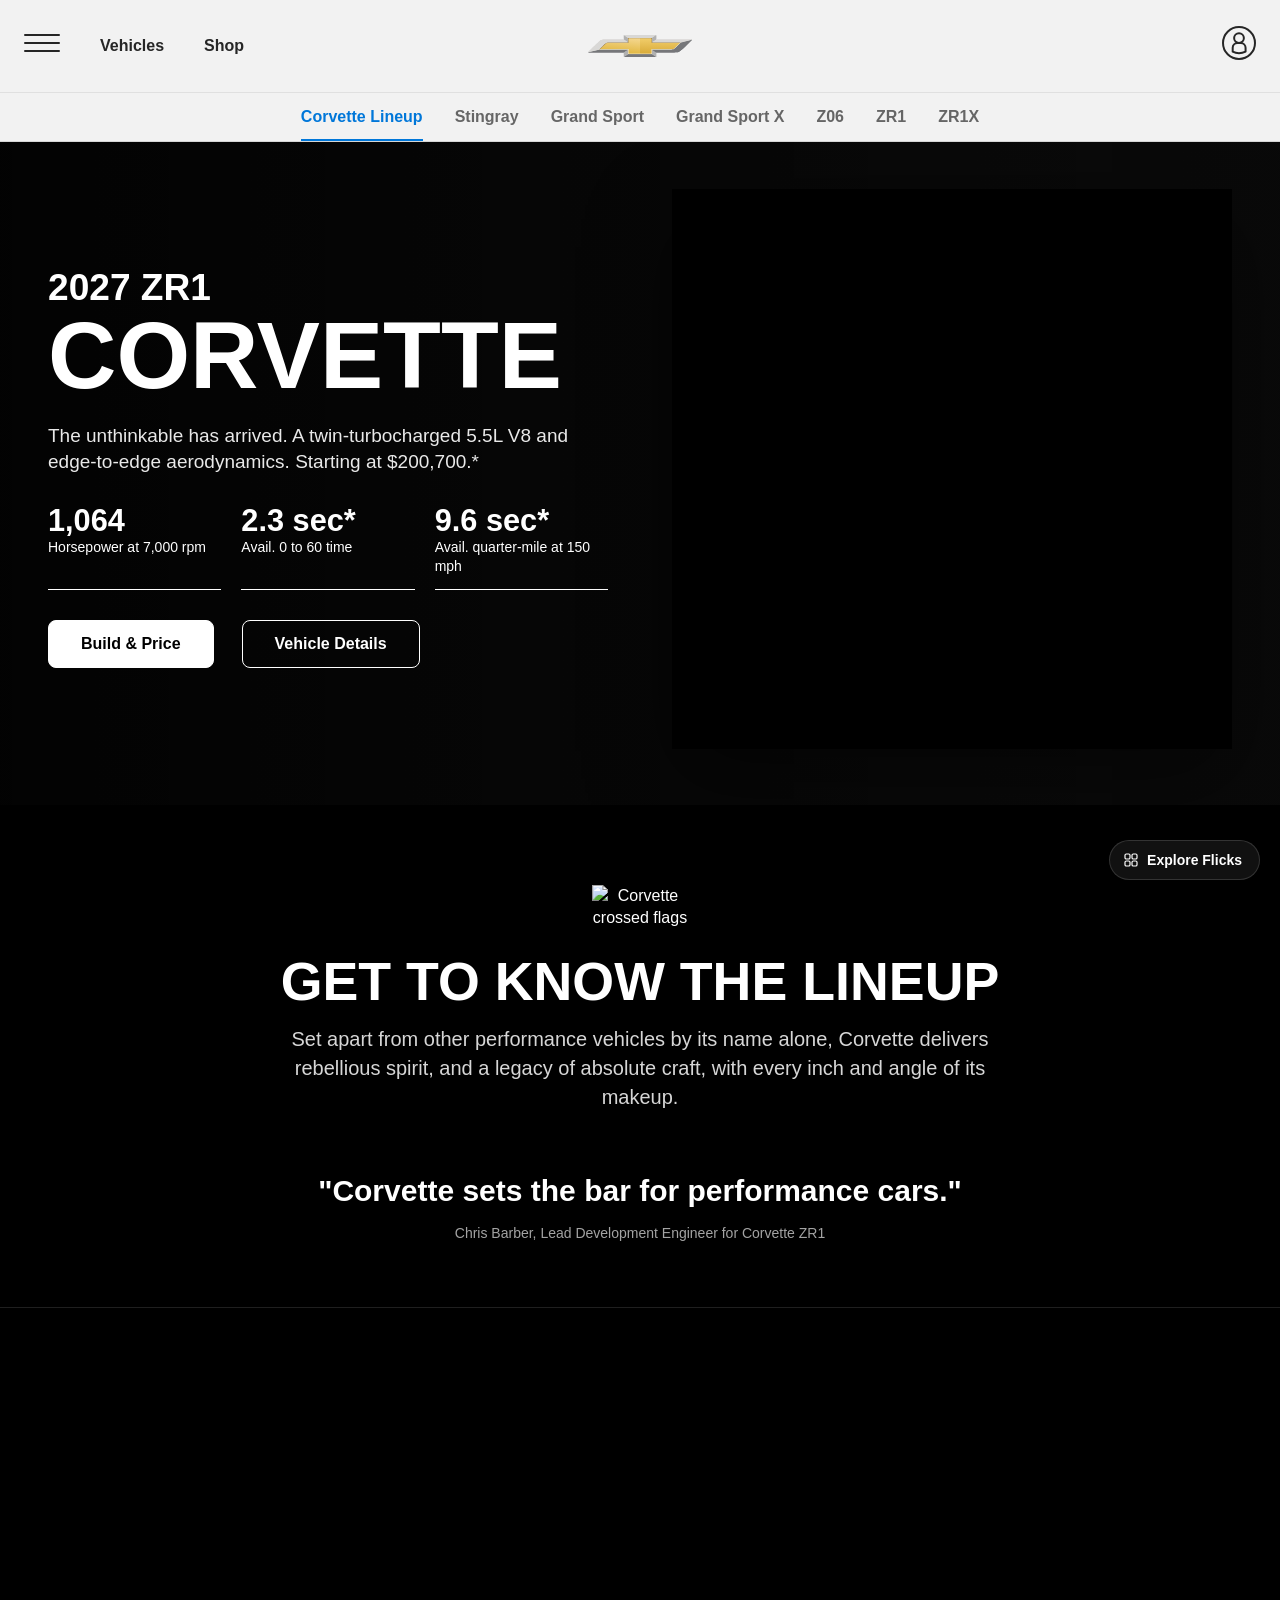
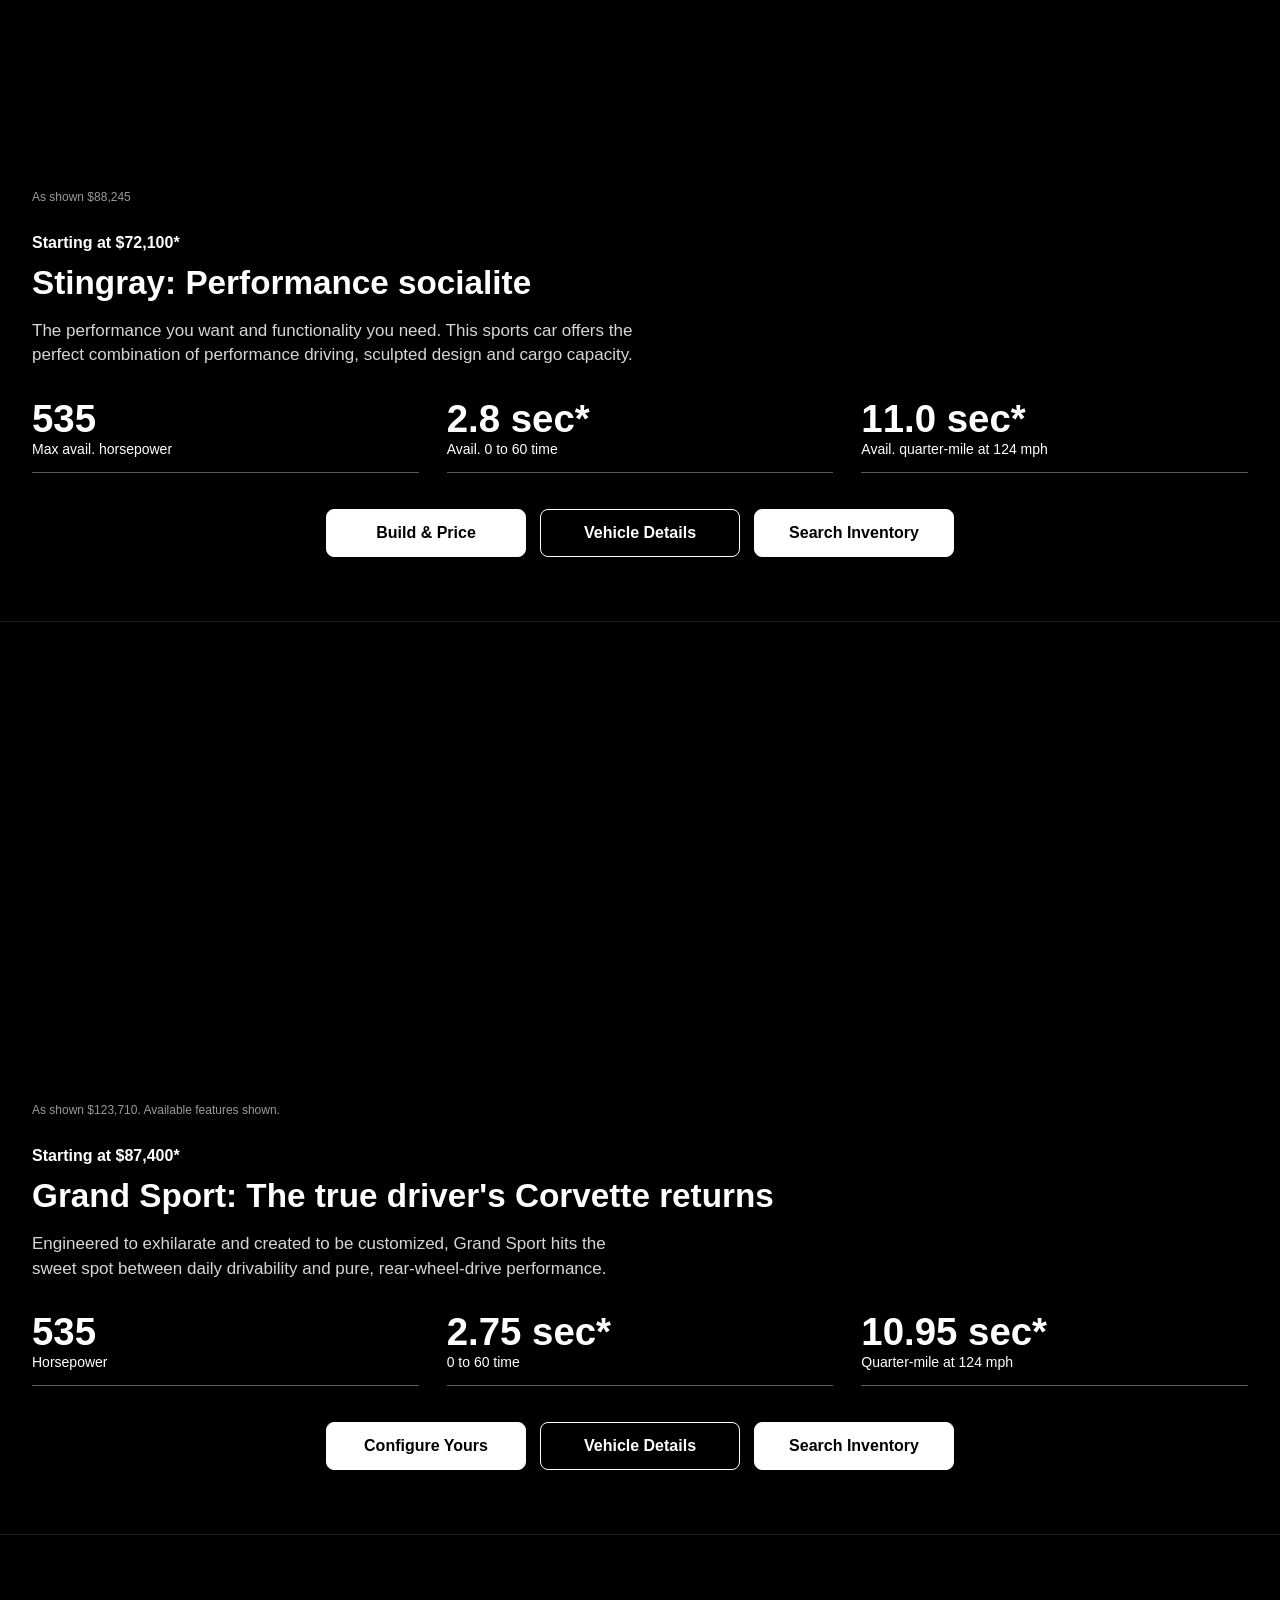
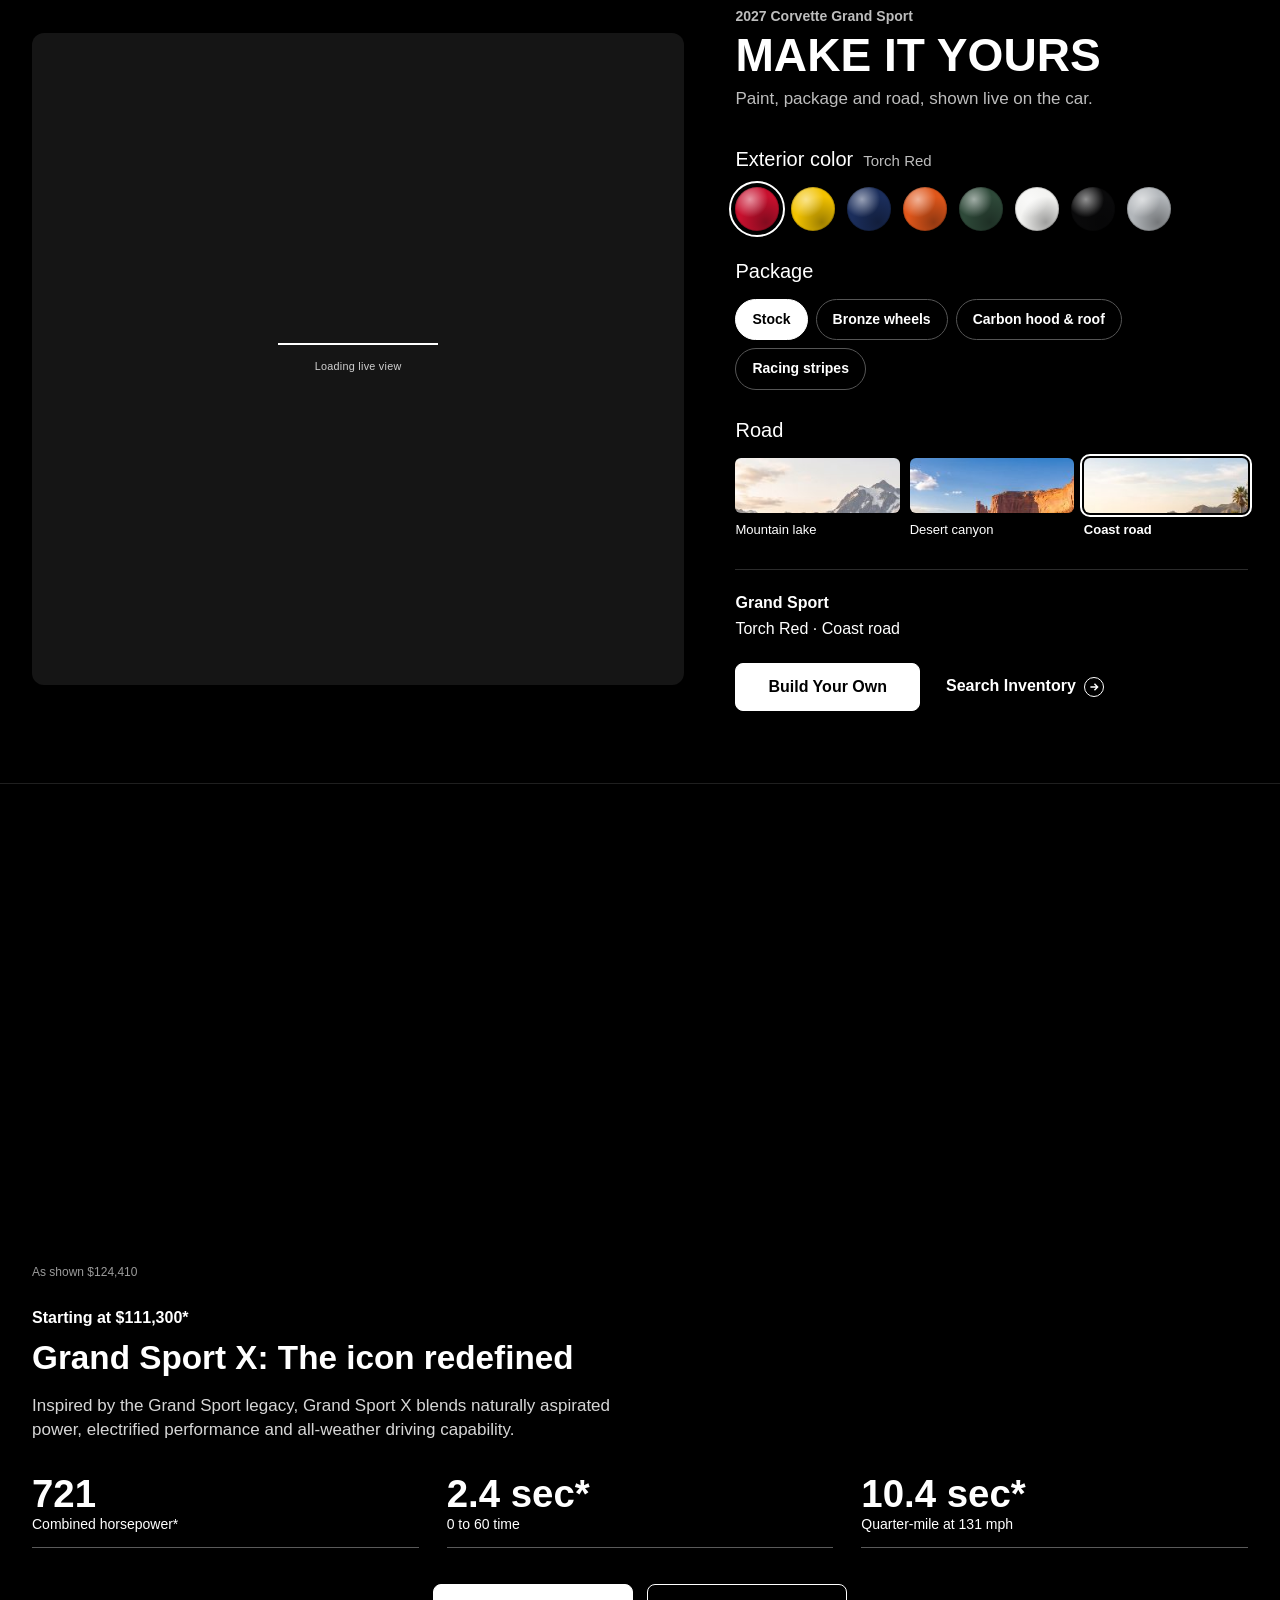
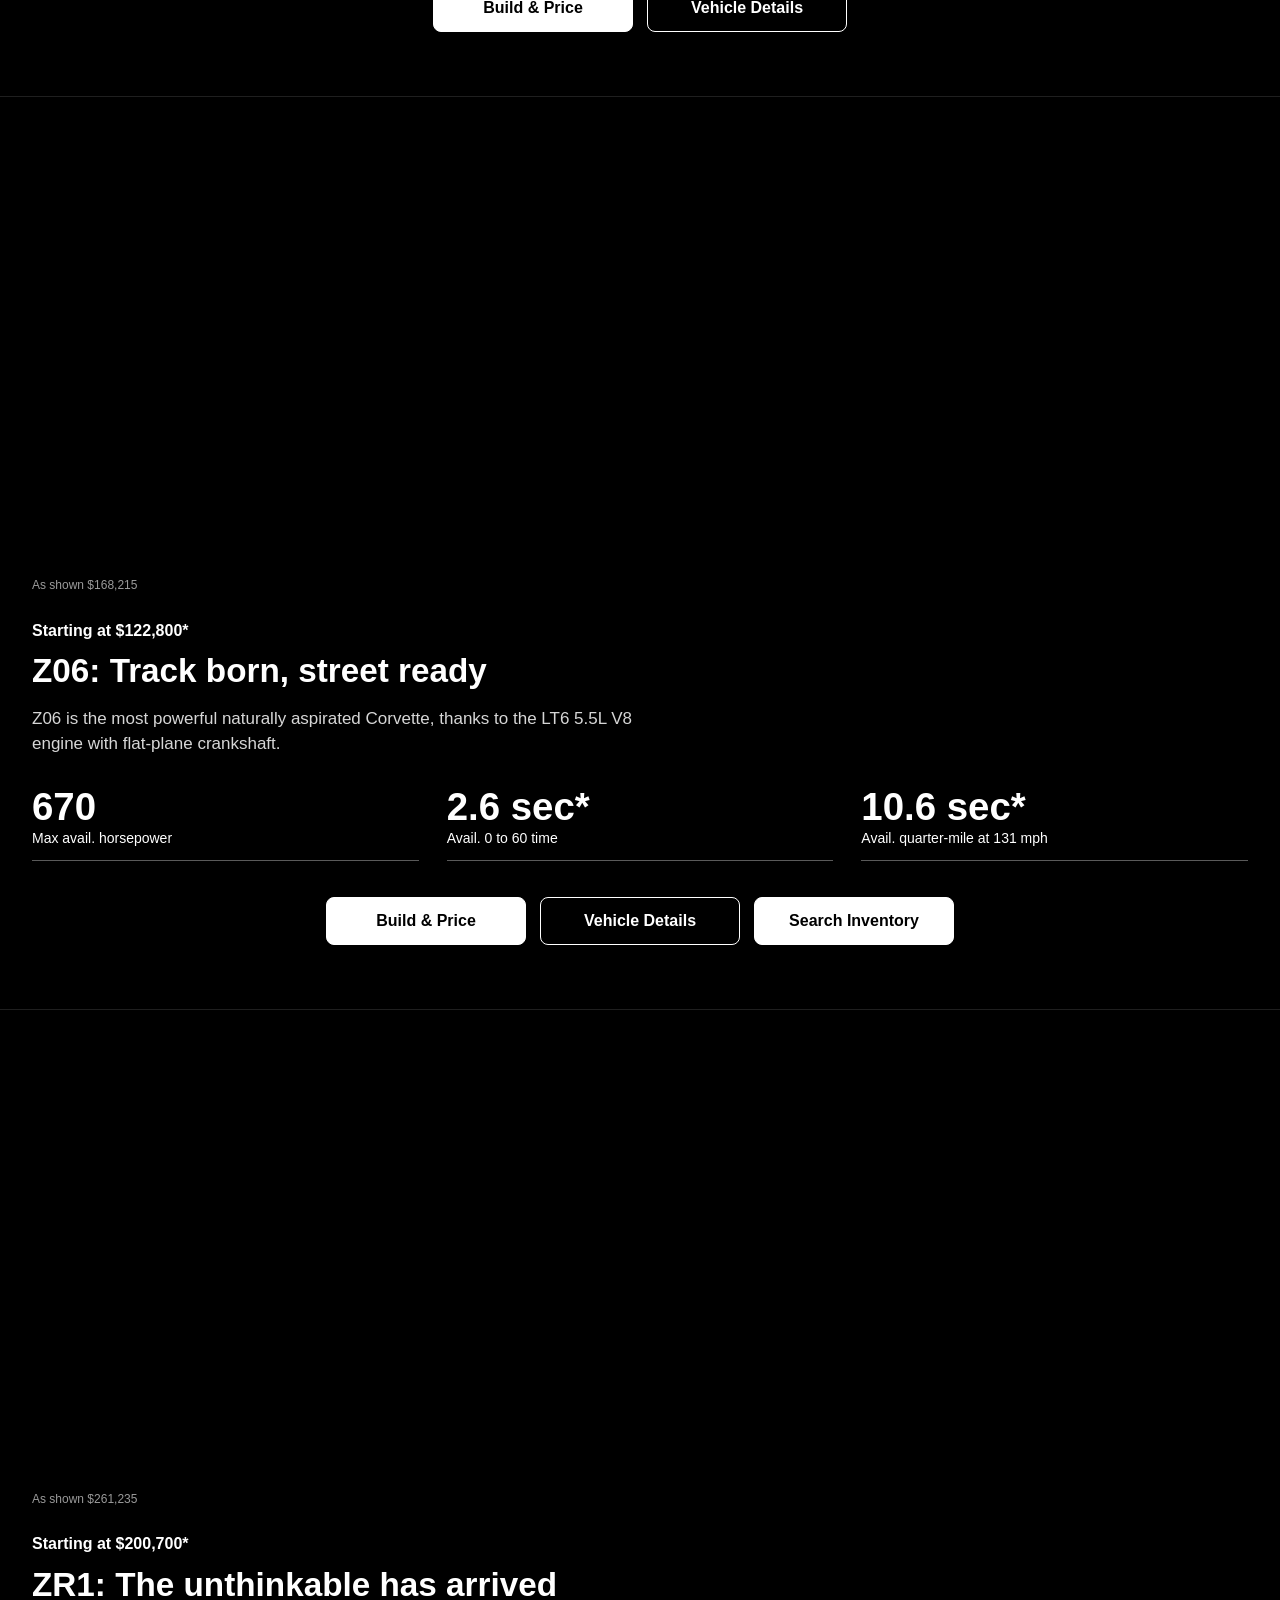
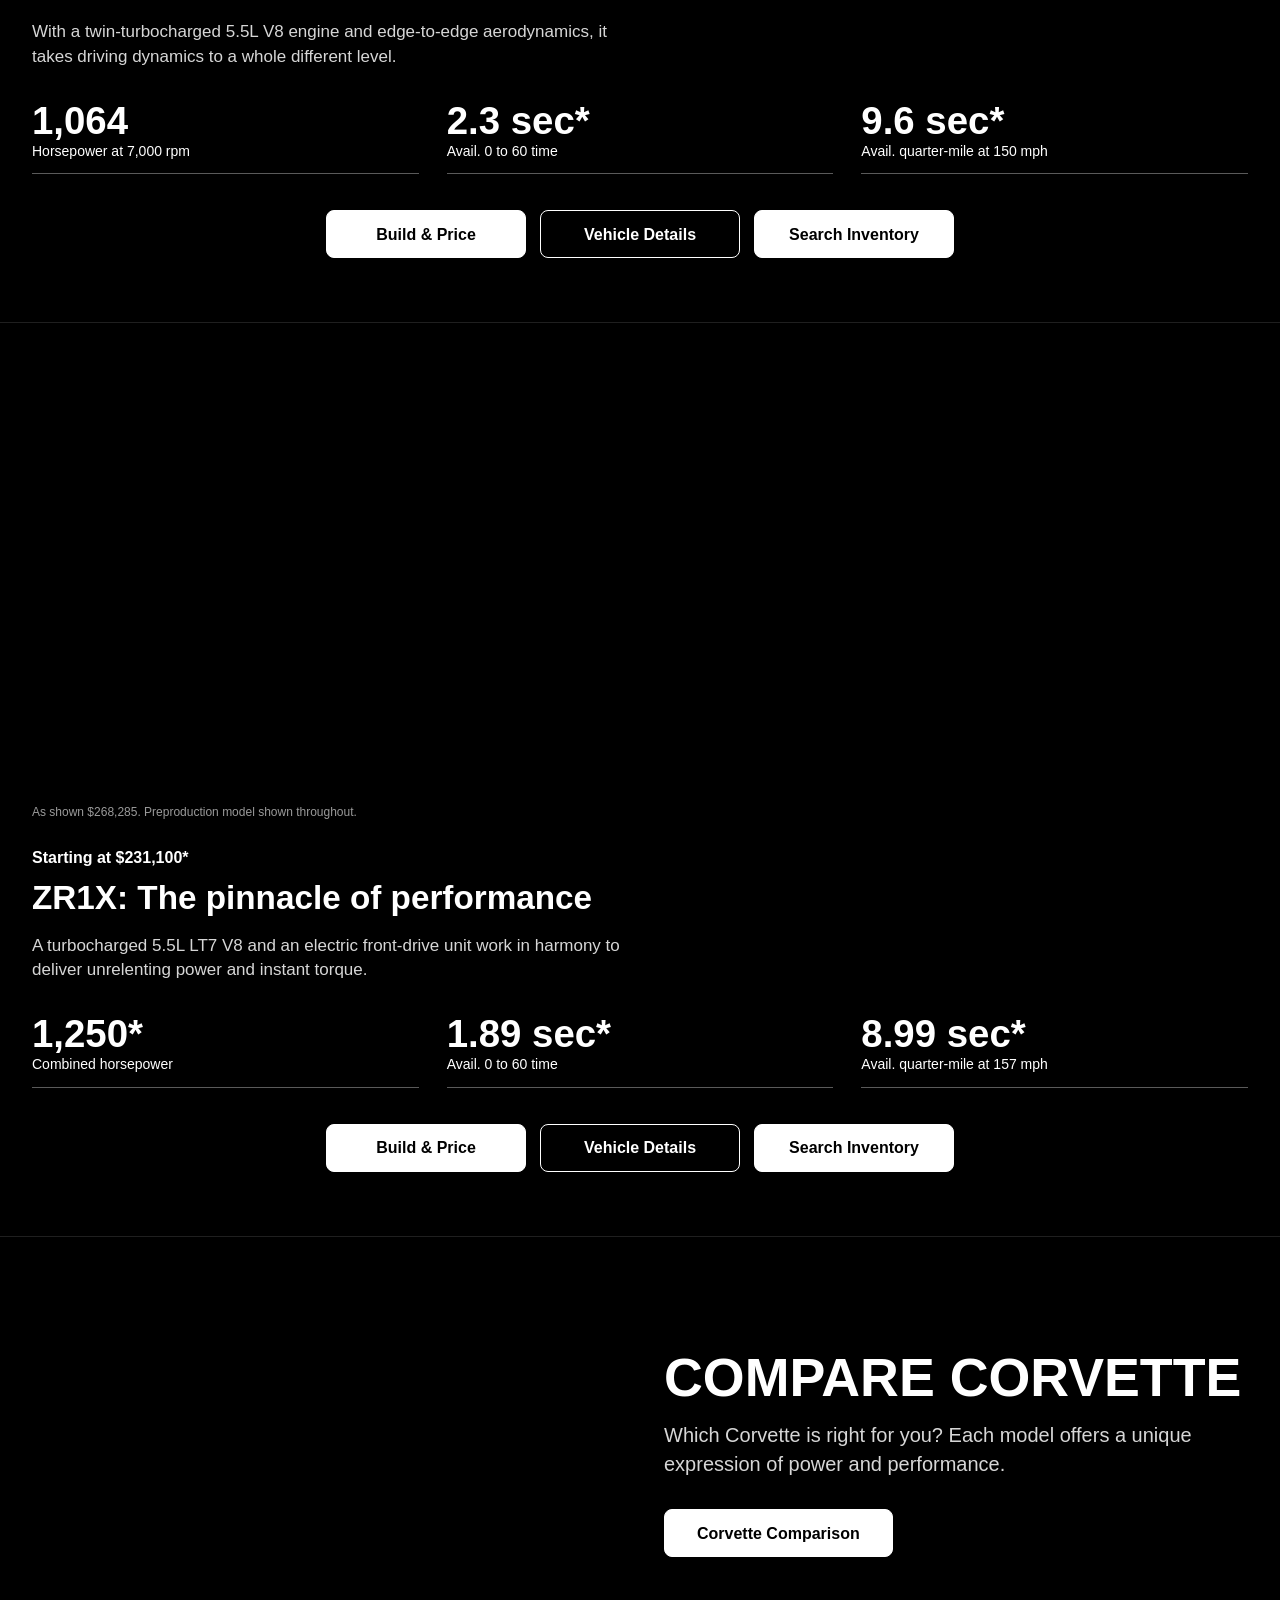
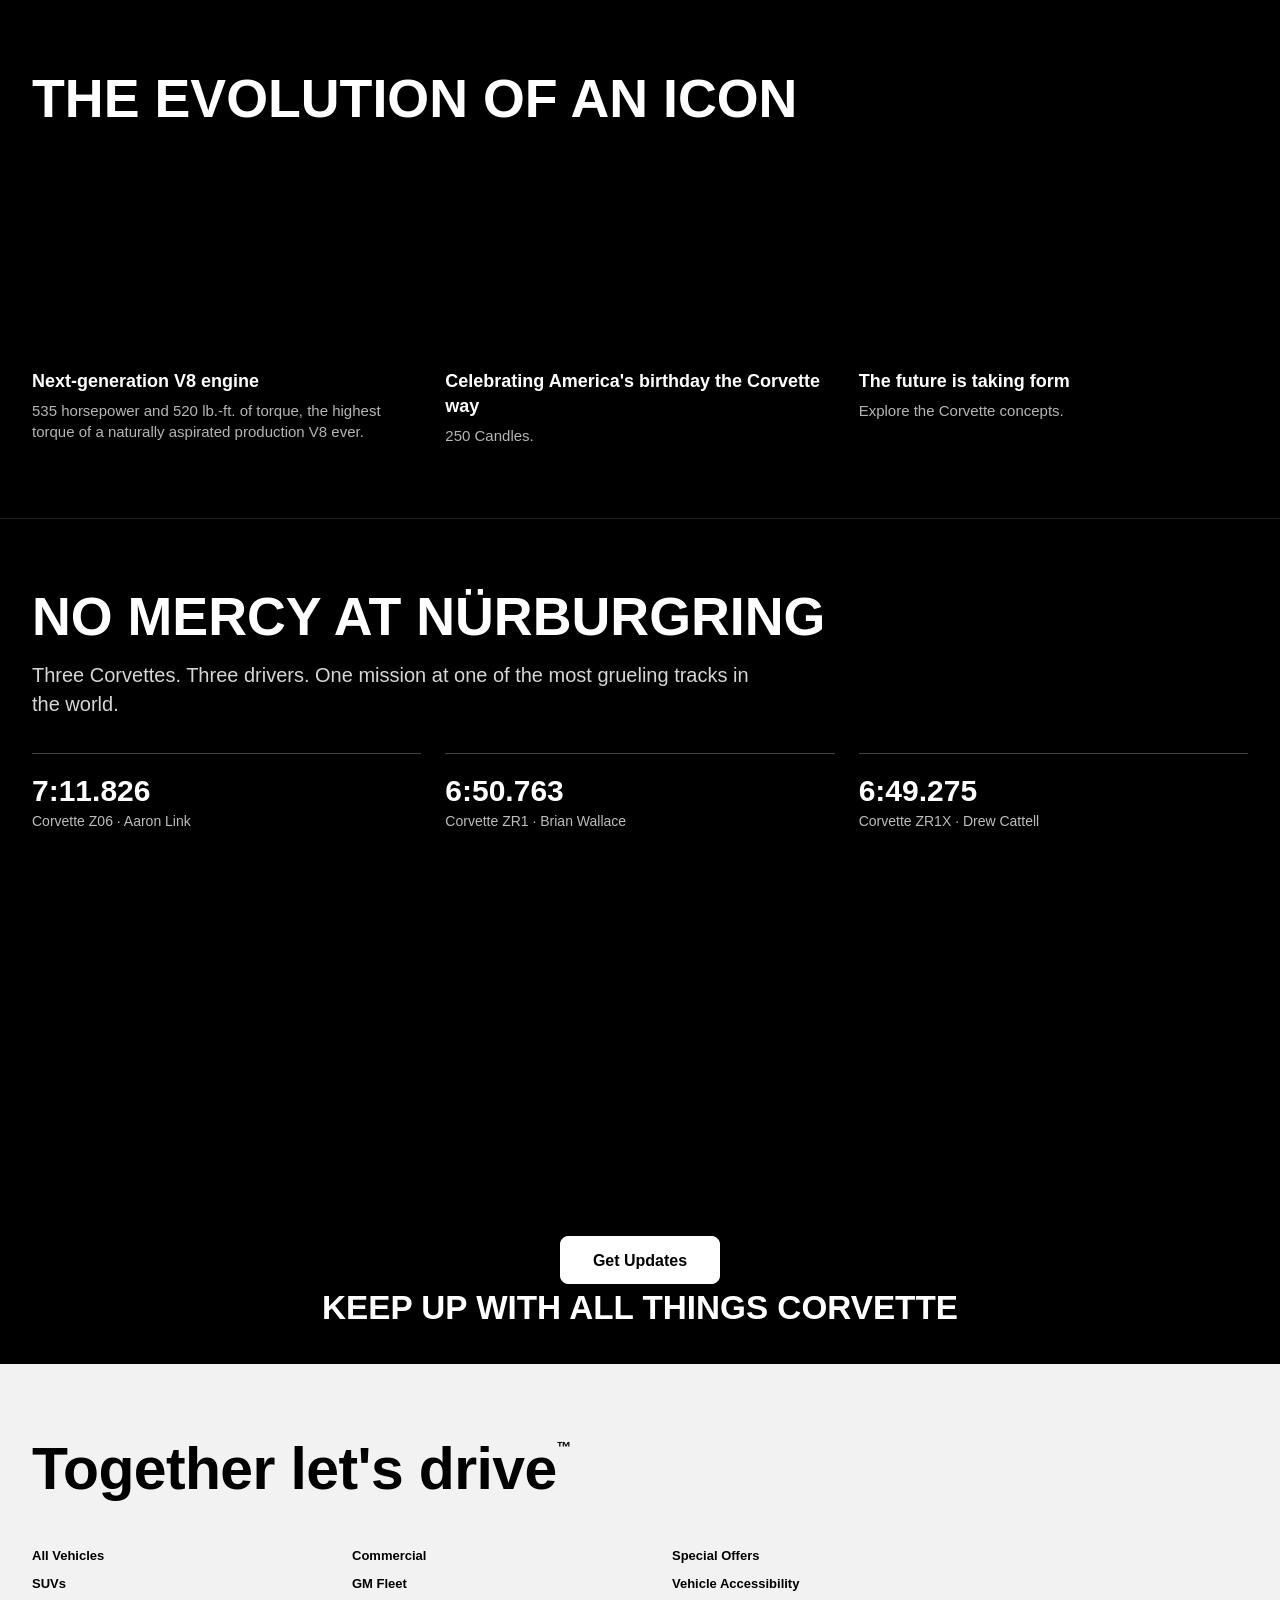
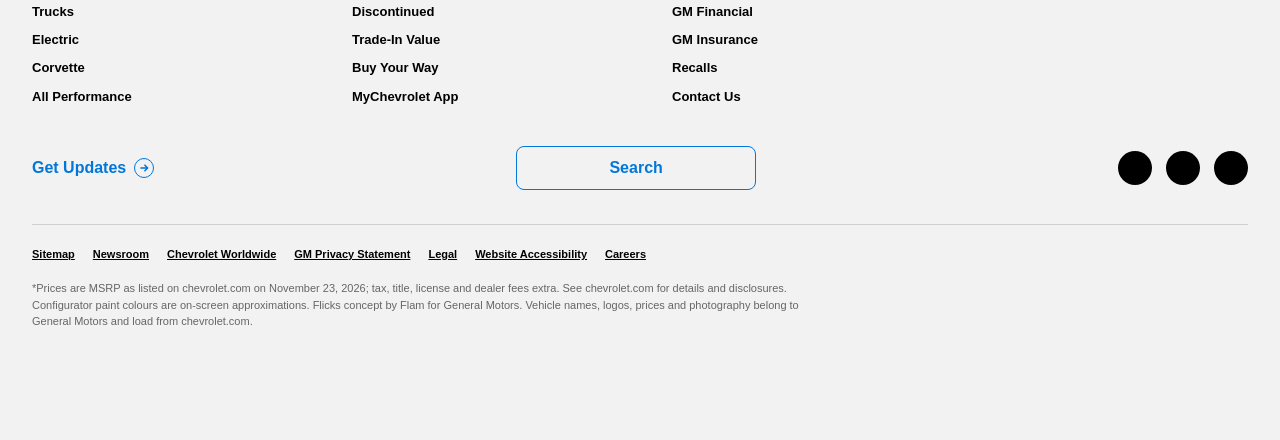
==== chevrolet/corvette/index.html @ e7807a55 "GM sites with Flicks: Silverado, Corvette and Sierra pages with hero Flicks and configurators Co-Aut" ====
<!doctype html>
<html lang="en">
<head>
<meta charset="utf-8">
<meta name="viewport" content="width=device-width, initial-scale=1">
<meta name="robots" content="noindex">
<meta name="referrer" content="no-referrer">
<title>Corvette: Stingray, Grand Sport, Z06, &amp; ZR1 | Chevrolet · Flicks concept by Flam</title>
<link rel="icon" href="../../assets/brand/chevrolet-bowtie.svg">
<link rel="preconnect" href="https://brands.gm-cdn.com" crossorigin>
<link rel="preconnect" href="https://flicks.flamapp.live" crossorigin>
<link rel="stylesheet" href="../../assets/css/base.css">
<link rel="stylesheet" href="../../assets/css/chevrolet.css">
<style>
  body{background:#000}
  .cv-hero .hero-bg::after{background:linear-gradient(90deg,rgba(0,0,0,.86) 0%,rgba(0,0,0,.62) 45%,rgba(0,0,0,.4) 100%)}
  .cv-hero h1 span{font-size:clamp(56px,7.4vw,104px)}
  .cv-hero .stats{margin-top:28px;gap:20px}
  .cv-hero .stats b{font-size:clamp(22px,2.4vw,32px)}
  .cv-hero .hero-cta{margin-top:30px}
  .lineup-intro{display:grid;justify-items:center;text-align:center;padding:80px 0 40px}
  .lineup-intro img{width:96px;margin-bottom:26px}
  .model{padding:48px 0 64px;border-top:1px solid #1f1f1f;scroll-margin-top:60px}
  .model-media{display:grid;grid-template-columns:1.43fr 1fr;gap:12px;height:clamp(240px,33vw,460px)}
  .model-media img{width:100%;height:100%;object-fit:cover;background:#121212;min-height:0;min-width:0}
  .model-meta{display:flex;justify-content:space-between;gap:12px;margin-top:10px;font-size:12px;color:#9a9a9a}
  .model .from{margin-top:26px;font-weight:600;font-size:16px}
  .model h3{font-size:clamp(26px,2.6vw,34px);font-weight:700;margin-top:6px}
  .model .lead{color:#d6d6d6;font-size:17px;margin-top:12px}
  .model .stats{margin-top:30px}
  .model .stats div{border-color:#5a5a5a}
  .model-cta{display:flex;flex-wrap:wrap;justify-content:center;gap:14px;margin-top:36px}
  .model-cta a{min-width:200px}
  .quote{font-size:clamp(22px,2.4vw,30px);font-weight:600;max-width:24em;margin:0 auto;line-height:1.25}
  .quote-by{margin-top:14px;color:#a3a3a3;font-size:14px}
  .cfg-sec{border-top:1px solid #1f1f1f}
  .cfg-badge{display:inline-flex;align-items:center;gap:8px;font-size:13px;font-weight:600;color:#bdbdbd}
  .cfg-badge i{width:8px;height:8px;border-radius:50%;background:#e14b2f;box-shadow:0 0 0 4px rgba(225,75,47,.18)}
  .split{display:grid;grid-template-columns:1fr 1fr;gap:48px;align-items:center}
  .split img{width:100%;aspect-ratio:2/1;object-fit:cover;background:#121212}
  .tiles3{display:grid;grid-template-columns:repeat(3,1fr);gap:24px;margin-top:36px}
  .tiles3 img{width:100%;aspect-ratio:2/1;object-fit:cover;background:#121212}
  .tiles3 h3{font-size:18px;font-weight:700;margin-top:14px}
  .tiles3 p{color:#b5b5b5;font-size:15px;margin-top:6px}
  .laps{display:grid;grid-template-columns:repeat(3,1fr);gap:24px;margin-top:34px}
  .laps div{border-top:1px solid #444;padding-top:16px;color:#bdbdbd;font-size:14px}
  .laps b{display:block;color:#fff;font-size:30px;font-weight:700}
  .updates{position:relative}
  .updates img{width:100%;height:clamp(280px,36vw,520px);object-fit:cover}
  .updates div{position:absolute;inset:auto 0 40px;text-align:center}
  .faq-q,.faq{border-color:#2a2a2a}
  .faq-a{color:#c4c4c4}
  @media(max-width:860px){.model-media{grid-template-columns:1fr;height:auto}.model-media img{aspect-ratio:3/2;height:auto}.split,.tiles3,.laps{grid-template-columns:1fr}.model-cta a{flex:1 1 100%}}
</style>
</head>
<body class="on-dark" data-root="../../" data-page="chevrolet/corvette/" style="color:#fff">

<header class="gn" style="color:#262626">
  <div class="gn-row">
    <div class="gn-left">
      <button class="gn-ic" aria-label="Menu"><svg width="36" height="18" viewBox="0 0 36 18" fill="#262626"><rect width="36" height="2" rx="1"/><rect y="8" width="36" height="2" rx="1"/><rect y="16" width="36" height="2" rx="1"/></svg></button>
      <nav><button>Vehicles</button><button>Shop</button></nav>
    </div>
    <a class="gn-logo" href="https://www.chevrolet.com" target="_blank" rel="noopener"><img src="../../assets/brand/chevrolet-bowtie.svg" alt="Chevrolet" width="104" height="23"></a>
    <div class="gn-right"><button class="gn-ic" aria-label="Account"><svg width="34" height="34" viewBox="0 0 34 34" fill="none" stroke="#262626" stroke-width="2" stroke-linecap="round" stroke-linejoin="round"><path d="M17 33c8.837 0 16-7.163 16-16S25.837 1 17 1 1 8.163 1 17s7.163 16 16 16Z"/><path d="M17 16.911c2.7 0 4.889-2.149 4.889-4.8S19.7 7.311 17 7.311s-4.889 2.149-4.889 4.8 2.189 4.8 4.889 4.8Z"/><path d="M18.778 17h-3.29c-2.666 0-4.8 2.133-4.8 4.8v3.911c1.867.978 2.934 1.511 6.312 1.511s4.622-.622 6.578-1.6V21.8c0-2.667-2.223-4.8-4.8-4.8Z"/></svg></button></div>
  </div>
  <div class="gn-sub"><button>Vehicles</button><button>Shop</button></div>
</header>

<nav class="sn" data-sticky aria-label="Corvette lineup">
  <div class="sn-row">
    <a class="is-on" href="#top">Corvette Lineup</a>
    <a href="#stingray">Stingray</a><a href="#grandsport">Grand Sport</a><a href="#grandsportx">Grand Sport X</a><a href="#z06">Z06</a><a href="#zr1">ZR1</a><a href="#zr1x">ZR1X</a>
  </div>
</nav>

<main id="top">
  <section class="hero cv-hero">
    <div class="hero-bg" style="background-image:url('https://www.chevrolet.com/content/dam/chevrolet/na/us/english/index/vehicle-groups/corvette-family/visid/01-images/v2/2026-CorvetteFamily-mh.jpg?imwidth=1920')"></div>
    <div class="hero-in">
      <div class="hero-copy">
        <h1 class="black"><small>2027 ZR1</small><span>Corvette</span></h1>
        <p class="hero-lead">The unthinkable has arrived. A twin-turbocharged 5.5L V8 and edge-to-edge aerodynamics. Starting at $200,700.*</p>
        <div class="stats">
          <div><b>1,064</b>Horsepower at 7,000 rpm</div>
          <div><b>2.3 sec*</b>Avail. 0 to 60 time</div>
          <div><b>9.6 sec*</b>Avail. quarter-mile at 150 mph</div>
        </div>
        <div class="hero-cta">
          <a class="btn btn-w" href="https://www.chevrolet.com/shopping/configurator/performance/2027/corvette/corvette-zr1" target="_blank" rel="noopener">Build &amp; Price</a>
          <a class="btn btn-o" href="https://www.chevrolet.com/performance/corvette/zr1" target="_blank" rel="noopener">Vehicle Details</a>
        </div>
      </div>
      <div id="flick" class="flick" data-title="2027 Chevrolet Corvette ZR1"
           data-src="https://flicks.flamapp.live/orf9rj/ad.js"
           data-exit="https://www.chevrolet.com/shopping/configurator/performance/2027/corvette/corvette-zr1/config"></div>
    </div>
  </section>

  <section class="wrap lineup-intro">
    <img src="https://www.chevrolet.com/content/dam/chevrolet/na/us/english/index/vehicle-groups/corvette-family/corvettefamily-2024-crossflags-01.png?imwidth=400" alt="Corvette crossed flags">
    <h2 class="black h2">Get to know the lineup</h2>
    <p class="lead" style="color:#d6d6d6">Set apart from other performance vehicles by its name alone, Corvette delivers rebellious spirit, and a legacy of absolute craft, with every inch and angle of its makeup.</p>
  </section>

  <section class="wrap center" style="padding:20px 32px 64px">
    <p class="quote">"Corvette sets the bar for performance cars."</p>
    <p class="quote-by">Chris Barber, Lead Development Engineer for Corvette ZR1</p>
  </section>

  <section class="model" id="stingray"><div class="wrap">
    <div class="model-media"><img loading="lazy" src="https://www.chevrolet.com/content/dam/chevrolet/na/us/english/index/vehicle-groups/corvette-family/visid/stingray/v2/corvettefamily-2025-stingray-02-v2.png?imwidth=1600" alt="Corvette Stingray"><img loading="lazy" src="https://www.chevrolet.com/content/dam/chevrolet/na/us/english/index/vehicle-groups/corvette-family/visid/stingray/corvettefamily-2027-stingray-03-v3-retouched.png?imwidth=1200" alt="Corvette Stingray detail"></div>
    <div class="model-meta"><span>As shown $88,245</span></div>
    <p class="from">Starting at $72,100*</p><h3>Stingray: Performance socialite</h3>
    <p class="lead">The performance you want and functionality you need. This sports car offers the perfect combination of performance driving, sculpted design and cargo capacity.</p>
    <div class="stats"><div><b>535</b>Max avail. horsepower</div><div><b>2.8 sec*</b>Avail. 0 to 60 time</div><div><b>11.0 sec*</b>Avail. quarter-mile at 124 mph</div></div>
    <div class="model-cta"><a class="btn btn-w" href="https://www.chevrolet.com/shopping/configurator/performance/2027/corvette/corvette" target="_blank" rel="noopener">Build &amp; Price</a><a class="btn btn-o" href="https://www.chevrolet.com/performance/corvette/stingray" target="_blank" rel="noopener">Vehicle Details</a><a class="btn btn-w" href="https://www.chevrolet.com/shopping/inventory/search/corvette-stingray/2027" target="_blank" rel="noopener">Search Inventory</a></div>
  </div></section>

  <section class="model" id="grandsport"><div class="wrap">
    <div class="model-media"><img loading="lazy" src="https://www.chevrolet.com/content/dam/chevrolet/na/us/english/index/vehicle-groups/corvette-family/visid/grand-sport/corvettefamily-2027-grandsport-011.png?imwidth=1600" alt="Corvette Grand Sport"><img loading="lazy" src="https://www.chevrolet.com/content/dam/chevrolet/na/us/english/index/vehicle-groups/corvette-family/visid/grand-sport/corvettefamily-2027-grandsport-01.png?imwidth=1200" alt="Corvette Grand Sport detail"></div>
    <div class="model-meta"><span>As shown $123,710. Available features shown.</span></div>
    <p class="from">Starting at $87,400*</p><h3>Grand Sport: The true driver's Corvette returns</h3>
    <p class="lead">Engineered to exhilarate and created to be customized, Grand Sport hits the sweet spot between daily drivability and pure, rear-wheel-drive performance.</p>
    <div class="stats"><div><b>535</b>Horsepower</div><div><b>2.75 sec*</b>0 to 60 time</div><div><b>10.95 sec*</b>Quarter-mile at 124 mph</div></div>
    <div class="model-cta"><a class="btn btn-w" href="#configurator">Configure Yours</a><a class="btn btn-o" href="https://www.chevrolet.com/performance/corvette/grand-sport" target="_blank" rel="noopener">Vehicle Details</a><a class="btn btn-w" href="https://www.chevrolet.com/shopping/inventory/search/corvette-grand-sport/2027" target="_blank" rel="noopener">Search Inventory</a></div>
  </div></section>

  <section class="cfg-sec dark" id="configurator" aria-label="Configure the Corvette Grand Sport">
    <div class="wrap">
      <div class="cfg cfg-chevy" data-car="corvette" data-color="0" data-env="coast" data-mod="stock" data-focus="0.5">
        <div class="cfg-stage"><canvas aria-label="Live view of the Corvette Grand Sport"></canvas><div class="cfg-loading"><i class="cfg-bar"><b></b></i><small>Loading live view</small></div></div>
        <div class="cfg-panel">
          <div class="cfg-head">
            <p class="cfg-kicker">2027 Corvette Grand Sport</p>
            <h2 class="black cfg-title">Make it yours</h2>
            <p class="cfg-intro">Paint, package and road, shown live on the car.</p>
          </div>
          <div data-groups></div>
          <div class="cfg-pick"><b>Grand Sport</b><span data-summary></span></div>
          <div class="cfg-cta">
            <a class="btn btn-w" href="https://www.chevrolet.com/shopping/configurator/performance/2027/corvette/corvette-gs" target="_blank" rel="noopener">Build Your Own</a>
            <a class="lnk" href="https://www.chevrolet.com/shopping/inventory/search/corvette-grand-sport/2027" target="_blank" rel="noopener">Search Inventory</a>
          </div>
        </div>
      </div>
    </div>
  </section>

  <section class="model" id="grandsportx"><div class="wrap">
    <div class="model-media"><img loading="lazy" src="https://www.chevrolet.com/content/dam/chevrolet/na/us/english/index/vehicle-groups/corvette-family/visid/gsx/GSX-still1.png?imwidth=1600" alt="Corvette Grand Sport X"><img loading="lazy" src="https://www.chevrolet.com/content/dam/chevrolet/na/us/english/index/vehicle-groups/corvette-family/visid/gsx/GSX-still2.png?imwidth=1200" alt="Corvette Grand Sport X detail"></div>
    <div class="model-meta"><span>As shown $124,410</span></div>
    <p class="from">Starting at $111,300*</p><h3>Grand Sport X: The icon redefined</h3>
    <p class="lead">Inspired by the Grand Sport legacy, Grand Sport X blends naturally aspirated power, electrified performance and all-weather driving capability.</p>
    <div class="stats"><div><b>721</b>Combined horsepower*</div><div><b>2.4 sec*</b>0 to 60 time</div><div><b>10.4 sec*</b>Quarter-mile at 131 mph</div></div>
    <div class="model-cta"><a class="btn btn-w" href="https://www.chevrolet.com/shopping/configurator/performance/2027/corvette/corvette-gsx/config" target="_blank" rel="noopener">Build &amp; Price</a><a class="btn btn-o" href="https://www.chevrolet.com/performance/corvette/grand-sport-x" target="_blank" rel="noopener">Vehicle Details</a></div>
  </div></section>

  <section class="model" id="z06"><div class="wrap">
    <div class="model-media"><img loading="lazy" src="https://www.chevrolet.com/content/dam/chevrolet/na/us/english/index/vehicle-groups/corvette-family/visid/z06/v2/corvettefamily-2025-z06-02-v2.png?imwidth=1600" alt="Corvette Z06"><img loading="lazy" src="https://www.chevrolet.com/content/dam/chevrolet/na/us/english/index/vehicle-groups/corvette-family/visid/z06/v2/corvettefamily-2027-z06-03-retouched.png?imwidth=1200" alt="Corvette Z06 detail"></div>
    <div class="model-meta"><span>As shown $168,215</span></div>
    <p class="from">Starting at $122,800*</p><h3>Z06: Track born, street ready</h3>
    <p class="lead">Z06 is the most powerful naturally aspirated Corvette, thanks to the LT6 5.5L V8 engine with flat-plane crankshaft.</p>
    <div class="stats"><div><b>670</b>Max avail. horsepower</div><div><b>2.6 sec*</b>Avail. 0 to 60 time</div><div><b>10.6 sec*</b>Avail. quarter-mile at 131 mph</div></div>
    <div class="model-cta"><a class="btn btn-w" href="https://www.chevrolet.com/shopping/configurator/performance/2027/corvette/corvette-z06" target="_blank" rel="noopener">Build &amp; Price</a><a class="btn btn-o" href="https://www.chevrolet.com/performance/corvette/z06" target="_blank" rel="noopener">Vehicle Details</a><a class="btn btn-w" href="https://www.chevrolet.com/shopping/inventory/search/corvette-z06/2027" target="_blank" rel="noopener">Search Inventory</a></div>
  </div></section>

  <section class="model" id="zr1"><div class="wrap">
    <div class="model-media"><img loading="lazy" src="https://www.chevrolet.com/content/dam/chevrolet/na/us/english/index/vehicle-groups/corvette-family/visid/zr1/v3/corvettefamily-2025-zr1-02-v3.png?imwidth=1600" alt="Corvette ZR1"><img loading="lazy" src="https://www.chevrolet.com/content/dam/chevrolet/na/us/english/index/vehicle-groups/corvette-family/visid/zr1/corvettefamily-2025-zr1-03-v3-retouched.png?imwidth=1200" alt="Corvette ZR1 interior"></div>
    <div class="model-meta"><span>As shown $261,235</span></div>
    <p class="from">Starting at $200,700*</p><h3>ZR1: The unthinkable has arrived</h3>
    <p class="lead">With a twin-turbocharged 5.5L V8 engine and edge-to-edge aerodynamics, it takes driving dynamics to a whole different level.</p>
    <div class="stats"><div><b>1,064</b>Horsepower at 7,000 rpm</div><div><b>2.3 sec*</b>Avail. 0 to 60 time</div><div><b>9.6 sec*</b>Avail. quarter-mile at 150 mph</div></div>
    <div class="model-cta"><a class="btn btn-w" href="https://www.chevrolet.com/shopping/configurator/performance/2027/corvette/corvette-zr1" target="_blank" rel="noopener">Build &amp; Price</a><a class="btn btn-o" href="https://www.chevrolet.com/performance/corvette/zr1" target="_blank" rel="noopener">Vehicle Details</a><a class="btn btn-w" href="https://www.chevrolet.com/shopping/inventory/search/corvette-zr1/2027" target="_blank" rel="noopener">Search Inventory</a></div>
  </div></section>

  <section class="model" id="zr1x"><div class="wrap">
    <div class="model-media"><img loading="lazy" src="https://www.chevrolet.com/content/dam/chevrolet/na/us/english/index/vehicle-groups/corvette-family/visid/zr1x/corvettefamily-2026-zr1x-02.png?imwidth=1600" alt="Corvette ZR1X"><img loading="lazy" src="https://www.chevrolet.com/content/dam/chevrolet/na/us/english/index/vehicle-groups/corvette-family/visid/zr1x/corvettefamily-2026-zr1x-03-v2.png?imwidth=1200" alt="Corvette ZR1X detail"></div>
    <div class="model-meta"><span>As shown $268,285. Preproduction model shown throughout.</span></div>
    <p class="from">Starting at $231,100*</p><h3>ZR1X: The pinnacle of performance</h3>
    <p class="lead">A turbocharged 5.5L LT7 V8 and an electric front-drive unit work in harmony to deliver unrelenting power and instant torque.</p>
    <div class="stats"><div><b>1,250*</b>Combined horsepower</div><div><b>1.89 sec*</b>Avail. 0 to 60 time</div><div><b>8.99 sec*</b>Avail. quarter-mile at 157 mph</div></div>
    <div class="model-cta"><a class="btn btn-w" href="https://www.chevrolet.com/shopping/configurator/performance/2027/corvette/corvette-zr1x" target="_blank" rel="noopener">Build &amp; Price</a><a class="btn btn-o" href="https://www.chevrolet.com/performance/corvette/zr1x" target="_blank" rel="noopener">Vehicle Details</a><a class="btn btn-w" href="https://www.chevrolet.com/shopping/inventory/search/corvette-zr1x/2027" target="_blank" rel="noopener">Search Inventory</a></div>
  </div></section>

  <section class="sec" style="border-top:1px solid #1f1f1f"><div class="wrap split">
    <img loading="lazy" src="https://www.chevrolet.com/content/dam/chevrolet/na/us/english/index/vehicle-groups/corvette-family/v2/corvette-comparison-content-well1.png?imwidth=1200" alt="The Corvette lineup">
    <div><h2 class="black h2">Compare Corvette</h2><p class="lead" style="color:#d6d6d6">Which Corvette is right for you? Each model offers a unique expression of power and performance.</p><div class="hero-cta"><a class="btn btn-w" href="https://www.chevrolet.com/performance/corvette-comparison" target="_blank" rel="noopener">Corvette Comparison</a></div></div>
  </div></section>

  <section class="sec" style="padding-top:0"><div class="wrap">
    <h2 class="black h2">The evolution of an icon</h2>
    <div class="tiles3">
      <div><img loading="lazy" src="https://www.chevrolet.com/content/dam/chevrolet/na/us/english/index/embargoed/ye-touchpoint/27-ye-reveal-lineup-engine.png?imwidth=1200" alt="Next-generation V8 engine"><h3>Next-generation V8 engine</h3><p>535 horsepower and 520 lb.-ft. of torque, the highest torque of a naturally aspirated production V8 ever.</p></div>
      <div><img loading="lazy" src="https://www.chevrolet.com/content/dam/chevrolet/na/us/english/index/vehicle-groups/corvette-family/v2/corvettefamily-2026-candles-posterframe-v2.jpg?imwidth=1200" alt="250 Candles"><h3>Celebrating America's birthday the Corvette way</h3><p>250 Candles.</p></div>
      <div><img loading="lazy" src="https://www.chevrolet.com/content/dam/chevrolet/na/us/english/index/vehicle-groups/corvette-family/2026-cx.r-concept-lineup-thumb%20(1).png?imwidth=1200" alt="Corvette concepts"><h3>The future is taking form</h3><p>Explore the Corvette concepts.</p></div>
    </div>
  </div></section>

  <section class="sec" style="border-top:1px solid #1f1f1f"><div class="wrap">
    <h2 class="black h2">No mercy at Nürburgring</h2>
    <p class="lead" style="color:#d6d6d6">Three Corvettes. Three drivers. One mission at one of the most grueling tracks in the world.</p>
    <div class="laps"><div><b>7:11.826</b>Corvette Z06 · Aaron Link</div><div><b>6:50.763</b>Corvette ZR1 · Brian Wallace</div><div><b>6:49.275</b>Corvette ZR1X · Drew Cattell</div></div>
  </div></section>

  <section class="updates">
    <img loading="lazy" src="https://www.chevrolet.com/content/dam/chevrolet/na/us/english/index/vehicle-groups/corvette-family/visid/02-images/corvettefamily-2025-getupdates-01-v2.png?imwidth=1920" alt="">
    <div><p class="black" style="font-size:clamp(22px,2.6vw,34px)">Keep up with all things Corvette</p><div class="hero-cta" style="justify-content:center"><a class="btn btn-w" href="https://www.chevrolet.com/performance/corvette/get-updates" target="_blank" rel="noopener">Get Updates</a></div></div>
  </section>
</main>

<footer class="ft">
  <div class="wrap">
    <p class="ft-tag">Together let's drive<sup>™</sup></p>
    <div class="ft-cols">
      <span>All Vehicles</span><span>Commercial</span><span>Special Offers</span>
      <span>SUVs</span><span>GM Fleet</span><span>Vehicle Accessibility</span>
      <span>Trucks</span><span>Discontinued</span><span>GM Financial</span>
      <span>Electric</span><span>Trade-In Value</span><span>GM Insurance</span>
      <span>Corvette</span><span>Buy Your Way</span><span>Recalls</span>
      <span>All Performance</span><span>MyChevrolet App</span><span>Contact Us</span>
    </div>
    <div class="ft-row"><a class="lnk" href="https://www.chevrolet.com/get-updates" target="_blank" rel="noopener" style="color:var(--blue)">Get Updates</a><span class="ft-search">Search</span><div class="ft-soc"><span></span><span></span><span></span></div></div>
    <div class="ft-legal"><span>Sitemap</span><span>Newsroom</span><span>Chevrolet Worldwide</span><span>GM Privacy Statement</span><span>Legal</span><span>Website Accessibility</span><span>Careers</span></div>
    <p class="ft-note">*Prices are MSRP as listed on chevrolet.com on November 23, 2026; tax, title, license and dealer fees extra. See chevrolet.com for details and disclosures. Configurator paint colours are on-screen approximations. Flicks concept by Flam for General Motors. Vehicle names, logos, prices and photography belong to General Motors and load from chevrolet.com.</p>
  </div>
</footer>

<script src="../../assets/configurator/data.js"></script>
<script src="../../assets/configurator/engine.js"></script>
<script src="../../assets/js/site.js"></script>
<script src="../../assets/js/flick.js"></script>
<script src="../../assets/js/configurator.js"></script>
<script src="../../assets/js/explore.js"></script>
</body>
</html>
---- assets/css/base.css ----
/* Shared by every page: reset, Flick slot, configurator layout, Explore Flicks control. Brand look lives in chevrolet.css / gmc.css. */
*,*::before,*::after{box-sizing:border-box}
[hidden]{display:none!important}
html{-webkit-text-size-adjust:100%;scroll-behavior:auto}
body{margin:0;overflow-x:hidden;-webkit-font-smoothing:antialiased}
img{display:block;max-width:100%}
a{color:inherit;text-decoration:none}
button{font:inherit;color:inherit;background:none;border:0;padding:0;cursor:pointer}
h1,h2,h3,h4,p,ul{margin:0}
ul{padding:0;list-style:none}
.sr{position:absolute;width:1px;height:1px;overflow:hidden;clip:rect(0 0 0 0)}
.wrap{max-width:1280px;margin:0 auto;padding:0 32px}
@media(max-width:700px){.wrap{padding:0 20px}}
.hscroll{display:flex;gap:16px;overflow-x:auto;scroll-snap-type:x mandatory;scrollbar-width:none;padding-bottom:4px}
.hscroll::-webkit-scrollbar{display:none}
.hscroll>*{scroll-snap-align:start;flex:0 0 auto}
img.lazy-fail{visibility:hidden}

/* ---- Flick slot ---- */
.flick{position:relative;aspect-ratio:1/1;width:100%;background:#0b0b0b;overflow:hidden}
.flick iframe{position:absolute;inset:0;width:100%;height:100%;border:0;display:block}
.flick::before{content:"";position:absolute;inset:0;background:linear-gradient(100deg,transparent 30%,rgba(255,255,255,.07) 50%,transparent 70%) #111;background-size:220% 100%;animation:flick-shimmer 1.4s linear infinite}
.flick.is-ready::before{display:none}
@keyframes flick-shimmer{to{background-position:-120% 0}}
.flick.is-failed::after{content:"Flick did not load";position:absolute;left:12px;top:12px;z-index:2;background:#b00020;color:#fff;font:600 12px/1 system-ui,sans-serif;padding:7px 10px;border-radius:4px}

/* ---- Configurator ---- */
.cfg{display:grid;grid-template-columns:minmax(0,1.12fr) minmax(300px,.88fr);gap:clamp(28px,4vw,64px);align-items:center}
.cfg-stage{position:relative;aspect-ratio:1/1;width:100%;overflow:hidden;background:#151515}
.cfg-stage canvas{position:absolute;inset:0;width:100%;height:100%;display:block;opacity:0;transition:opacity .5s ease}
.cfg-stage.is-ready canvas{opacity:1}
.cfg-loading{position:absolute;inset:0;display:grid;place-content:center;justify-items:center;gap:14px;color:rgba(255,255,255,.8);font-size:13px;letter-spacing:.02em;transition:opacity .4s ease}
.cfg-stage.is-ready .cfg-loading{opacity:0;pointer-events:none}
.cfg-bar{display:block;width:160px;height:2px;background:rgba(255,255,255,.18);overflow:hidden}
.cfg-bar b{display:block;height:100%;width:0;transition:width .2s linear}
.cfg-stage.is-failed .cfg-loading small::after{content:" · this browser can't show the live view"}
.cfg-group{margin-top:26px}
.cfg-label{display:flex;gap:10px;align-items:baseline;margin-bottom:14px}
.cfg-swatches{display:flex;flex-wrap:wrap;gap:12px}
.cfg-swatch{position:relative;width:44px;height:44px;border-radius:50%;background:radial-gradient(circle at 34% 28%,rgba(255,255,255,.55),transparent 42%),radial-gradient(circle at 70% 80%,rgba(0,0,0,.35),transparent 55%),var(--paint);box-shadow:inset 0 0 0 1px rgba(0,0,0,.18)}
.cfg-swatch::after{content:"";position:absolute;inset:-6px;border-radius:50%;border:2px solid transparent;transition:border-color .2s}
.cfg-mods{display:flex;flex-wrap:wrap;gap:8px}
.cfg-roads{display:grid;grid-template-columns:repeat(3,1fr);gap:10px}
.cfg-road{text-align:left}
.cfg-road-img{display:block;aspect-ratio:3/1;background:#222 center/cover;outline:2px solid transparent;outline-offset:2px;transition:outline-color .2s}
.cfg-road-name{display:block;margin-top:8px;font-size:13px}
@media(max-width:860px){.cfg{grid-template-columns:1fr}.cfg-stage{aspect-ratio:4/5}}

/* ---- Explore Flicks ---- */
.xf-pill{position:fixed;right:20px;bottom:20px;z-index:60;display:flex;align-items:center;gap:8px;padding:12px 18px 12px 14px;border-radius:999px;background:#111;color:#fff;font:600 14px/1 -apple-system,BlinkMacSystemFont,"Segoe UI",Roboto,Arial,sans-serif;letter-spacing:0;text-transform:none;box-shadow:0 8px 28px rgba(0,0,0,.35),inset 0 0 0 1px rgba(255,255,255,.14);transition:opacity .2s,transform .2s}
.xf-pill svg{width:16px;height:16px;fill:none;stroke:currentColor;stroke-width:1.8}
.xf-pill.is-tucked{opacity:0;pointer-events:none;transform:translateY(8px)}
.xf-panel{position:fixed;right:20px;bottom:76px;z-index:61;width:min(320px,calc(100vw - 40px));background:#fff;color:#111;border-radius:16px;box-shadow:0 18px 60px rgba(0,0,0,.35);padding:8px;font:400 14px/1.3 -apple-system,BlinkMacSystemFont,"Segoe UI",Roboto,Arial,sans-serif;text-transform:none;letter-spacing:0}
.xf-head{display:flex;justify-content:space-between;align-items:center;padding:8px 10px 6px}
.xf-head b{font-size:15px}
.xf-x{font-size:22px;line-height:1;width:30px;height:30px;border-radius:50%;color:#666}
.xf-x:hover{background:#f1f1f1}
.xf-site{padding:10px 10px 4px;font-size:11px;font-weight:600;letter-spacing:.06em;text-transform:uppercase;color:#888}
.xf-item{display:flex;gap:12px;align-items:center;padding:9px 10px;border-radius:10px}
.xf-item:hover{background:#f4f4f4}
.xf-item b{display:block;font-weight:600}
.xf-item small{display:block;color:#777;font-size:12px;margin-top:2px}
.xf-item.is-here{background:#f4f4f4}
.xf-ic{flex:0 0 34px;height:34px;border-radius:9px;background:#111 center/18px no-repeat}
.xf-flick{background-image:url("data:image/svg+xml,%3Csvg xmlns='http://www.w3.org/2000/svg' viewBox='0 0 24 24' fill='none' stroke='white' stroke-width='1.8'%3E%3Crect x='3' y='4' width='18' height='16' rx='3'/%3E%3Cpath d='M10 9l5 3-5 3z' fill='white'/%3E%3C/svg%3E")}
.xf-configurator{background-image:url("data:image/svg+xml,%3Csvg xmlns='http://www.w3.org/2000/svg' viewBox='0 0 24 24' fill='none' stroke='white' stroke-width='1.8'%3E%3Ccircle cx='12' cy='12' r='8.5'/%3E%3Ccircle cx='12' cy='7.5' r='1.6' fill='white'/%3E%3Ccircle cx='8' cy='14' r='1.6' fill='white'/%3E%3Ccircle cx='16' cy='14' r='1.6' fill='white'/%3E%3C/svg%3E")}
.xf-pulse{animation:xf-pulse 2.1s ease-out}
@keyframes xf-pulse{0%,60%{box-shadow:0 0 0 4px #f5c400,0 0 40px rgba(245,196,0,.45)}100%{box-shadow:0 0 0 4px transparent}}
@media(max-width:700px){.xf-pill{right:14px;bottom:14px}.xf-panel{right:14px;bottom:68px}}
---- assets/css/chevrolet.css ----
/* chevrolet.com look: ChevySans from GM's brand CDN, light global nav, blue actions. */
@font-face{font-family:ChevySans;font-weight:400;font-display:swap;src:url(https://brands.gm-cdn.com/gbds/chevrolet-2023/fonts/ChevySans-Medium.woff2) format("woff2")}
@font-face{font-family:ChevySans;font-weight:500;font-display:swap;src:url(https://brands.gm-cdn.com/gbds/chevrolet-2023/fonts/ChevySans-Medium.woff2) format("woff2")}
@font-face{font-family:ChevySans;font-weight:600;font-display:swap;src:url(https://brands.gm-cdn.com/gbds/chevrolet-2023/fonts/ChevySans-Demi.woff2) format("woff2")}
@font-face{font-family:ChevySans;font-weight:700;font-display:swap;src:url(https://brands.gm-cdn.com/gbds/chevrolet-2023/fonts/ChevySans-Bold.woff2) format("woff2")}
@font-face{font-family:ChevySansBlack;font-weight:900;font-display:swap;src:url(https://brands.gm-cdn.com/gbds/chevrolet-2023/fonts/ChevySans-Black.woff2) format("woff2")}
:root{--blue:#0077d9;--ink:#262626;--grey:#f2f2f2;--mid:#666}
body{font-family:ChevySans,Arial,sans-serif;font-weight:500;color:var(--ink);background:#fff;font-size:16px;line-height:1.4}
.black{font-family:ChevySansBlack,ChevySans,Arial,sans-serif;font-weight:900;text-transform:uppercase;letter-spacing:0;line-height:.96}

/* global nav */
.gn{background:var(--grey);color:var(--ink)}
.gn-row{display:grid;grid-template-columns:1fr auto 1fr;align-items:center;height:92px;padding:0 24px}
.gn-left{display:flex;align-items:center;gap:40px}
.gn-left nav{display:flex;gap:40px;font-weight:600}
.gn-logo img{width:104px;height:auto}
.gn-right{justify-self:end}
.gn-ic{display:block}
.gn-sub{display:none}
@media(max-width:1023px){.gn-row{height:64px}.gn-left nav{display:none}.gn-sub{display:flex;justify-content:center;gap:40px;font-weight:600;padding:0 0 14px;margin-top:-6px}}

/* secondary nav */
.sn{position:sticky;top:0;z-index:40;background:var(--grey);border-top:1px solid #e0e0e0;box-shadow:0 1px 0 #d6d6d6}
.sn-row{display:flex;justify-content:center;gap:32px;height:48px;align-items:stretch;font-size:16px;font-weight:600;color:var(--mid);overflow-x:auto;scrollbar-width:none;white-space:nowrap;padding:0 24px}
.sn-row::-webkit-scrollbar{display:none}
.sn-row a{display:flex;align-items:center;border-bottom:2px solid transparent;padding-top:2px}
.sn-row a.is-on{color:var(--blue);border-color:var(--blue)}
.sn-row a:hover{color:var(--ink)}
@media(max-width:700px){.sn-row{justify-content:flex-start;gap:24px;font-size:15px}}

/* buttons and links */
.btn{display:inline-flex;align-items:center;justify-content:center;min-height:48px;padding:14px 32px;border-radius:8px;background:var(--blue);color:#fff;font-weight:600;line-height:1.1;transition:background .2s}
.btn:hover{background:#005fae}
.btn-w{background:#fff;color:#000;border:1.5px solid #fff}
.btn-w:hover{background:#e6e6e6}
.btn-o{background:transparent;color:#fff;border:1.5px solid #fff}
.btn-o:hover{background:rgba(255,255,255,.1)}
.lnk{display:inline-flex;align-items:center;gap:8px;color:var(--blue);font-weight:600;min-height:44px}
.lnk::after,.tile::after{content:"";width:20px;height:20px;flex:none;border:1.5px solid currentColor;border-radius:50%;background:url("data:image/svg+xml,%3Csvg xmlns='http://www.w3.org/2000/svg' viewBox='0 0 20 20' fill='none' stroke='%230077d9' stroke-width='1.6'%3E%3Cpath d='M6 10h8M10.5 6.5 14 10l-3.5 3.5'/%3E%3C/svg%3E") center/18px no-repeat}
.on-dark .lnk{color:#fff}
.on-dark .lnk::after{background-image:url("data:image/svg+xml,%3Csvg xmlns='http://www.w3.org/2000/svg' viewBox='0 0 20 20' fill='none' stroke='white' stroke-width='1.6'%3E%3Cpath d='M6 10h8M10.5 6.5 14 10l-3.5 3.5'/%3E%3C/svg%3E")}

/* hero with Flick */
.hero{position:relative;overflow:hidden;background:#101010;color:#fff}
.hero-bg{position:absolute;inset:0;background:center/cover no-repeat;transform:scale(1.04)}
.hero-bg::after{content:"";position:absolute;inset:0;background:linear-gradient(90deg,rgba(0,0,0,.82) 0%,rgba(0,0,0,.6) 42%,rgba(0,0,0,.35) 100%)}
.hero-in{position:relative;display:grid;grid-template-columns:minmax(0,1fr) min(560px,46vw,calc(100vh - 220px));gap:clamp(28px,5vw,80px);align-items:center;max-width:1376px;margin:0 auto;padding:48px 48px 56px}
.hero h1 small{display:block;font-size:clamp(24px,2.9vw,40px)}
.hero h1 span{display:block;font-size:clamp(48px,6.2vw,88px);margin-top:4px}
.hero-year{display:inline-flex;align-items:center;gap:6px;margin-top:14px;font-weight:600;font-size:14px}
.hero-year::after{content:"";width:14px;height:14px;border:1.3px solid #fff;border-radius:50%;background:url("data:image/svg+xml,%3Csvg xmlns='http://www.w3.org/2000/svg' viewBox='0 0 20 20' fill='none' stroke='white' stroke-width='2'%3E%3Cpath d='M6 10h8M10.5 6.5 14 10l-3.5 3.5'/%3E%3C/svg%3E") center/12px no-repeat}
.hero-lead{margin-top:22px;font-size:19px;font-weight:500;max-width:28em;color:#e9e9e9}
.hero-cta{display:flex;flex-wrap:wrap;gap:12px 28px;align-items:center;margin-top:30px}
.hero-note{position:relative;max-width:1376px;margin:-34px auto 0;padding:0 48px 18px;font-size:12px;color:#d0d0d0}
.hero .flick{box-shadow:0 30px 80px rgba(0,0,0,.45)}
@media(max-width:860px){
  .hero-in{grid-template-columns:1fr;padding:0 0 30px;gap:0}
  .hero .flick{order:-1;box-shadow:none;width:min(100%,640px);margin:0 auto}
  .hero-copy{padding:26px 20px 0}
  .hero-note{margin:0;padding:0 20px 18px}
}

/* price row and shopping tiles */
.price{text-align:right;padding:30px 0 14px;font-weight:500}
.price b{display:block;font-size:26px;font-weight:700;line-height:1.2}
.tiles{display:grid;grid-template-columns:repeat(3,1fr);gap:16px;padding-bottom:8px}
.tile{display:flex;align-items:center;justify-content:space-between;gap:16px;min-height:96px;padding:22px 28px;background:var(--grey);border-radius:8px;font-size:22px;line-height:1.15;font-weight:500;transition:background .2s}
.tile:hover{background:#e7e7e7}
@media(max-width:700px){.tiles{grid-template-columns:1fr;gap:10px}.tile{min-height:72px;font-size:19px}}

/* sections */
.sec{padding:72px 0}
.h2{font-size:clamp(32px,4.2vw,56px)}
.center{text-align:center}
.lead{font-size:20px;line-height:1.45;font-weight:500;max-width:36em;margin-top:18px}
.center .lead{margin-left:auto;margin-right:auto}
.stats{display:grid;grid-template-columns:repeat(3,1fr);gap:28px;margin-top:44px;text-align:left}
.stats div{border-bottom:1px solid currentColor;padding-bottom:12px;font-size:14px}
.stats b{display:block;font-size:clamp(26px,3vw,40px);font-weight:700;line-height:1.1}
@media(max-width:700px){.stats{grid-template-columns:1fr;gap:18px}}
.eyebrow{font-family:ChevySansBlack,ChevySans,Arial,sans-serif;font-weight:900;text-transform:uppercase;font-size:17px;margin-bottom:20px}

/* model cards */
.carousel{position:relative}
.track{padding-left:max(32px,calc((100vw - 1280px)/2 + 32px));padding-right:32px;scroll-padding-left:max(32px,calc((100vw - 1280px)/2 + 32px))}
.card{width:min(392px,84vw)}
.card-top{position:relative;height:300px;border-radius:12px;overflow:hidden;background:#3b3b3b center/cover;color:#fff;padding:22px 22px 0}
.card-top h3{position:relative;font-size:clamp(34px,3vw,40px);line-height:.95}
.card-top p{position:relative;margin-top:6px;font-size:15px;font-weight:600}
.card-top p small{display:block;font-size:12px;font-weight:500}
.card-top img{position:absolute;left:3%;bottom:0;width:94%}
.card h4{font-size:19px;font-weight:700;margin:22px 0 12px}
.card ul{font-size:14px;line-height:1.35}
.card li{padding-left:16px;position:relative;margin-bottom:7px}
.card li::before{content:"";position:absolute;left:2px;top:.55em;width:5px;height:5px;border-radius:50%;background:var(--ink)}
.card-links{display:flex;gap:24px;margin-top:10px}
.car-nav{display:flex;justify-content:center;gap:14px;margin-top:26px}
.car-nav button{width:44px;height:44px;border-radius:50%;border:1.5px solid var(--ink);display:grid;place-items:center}
.car-nav button:disabled{opacity:.3;cursor:default}
.car-nav svg{width:18px;height:18px;fill:none;stroke:currentColor;stroke-width:1.8}

/* image bands and grids */
.band{position:relative;color:#fff;background:#222}
.band img{width:100%;height:clamp(320px,52vw,720px);object-fit:cover}
.band .h2{position:absolute;left:max(32px,calc((100vw - 1280px)/2 + 32px));right:32px;bottom:36px;text-shadow:0 2px 28px rgba(0,0,0,.45)}
.g3,.g2{display:grid;gap:24px;margin-top:36px}
.g3{grid-template-columns:repeat(3,1fr)}
.g2{grid-template-columns:repeat(2,1fr)}
.g3 img,.g2 img{width:100%;aspect-ratio:3/2;object-fit:cover;background:#e8e8e8}
.g3 h3,.g2 h3{font-size:18px;font-weight:700;margin-top:14px}
.g3 p,.g2 p{font-size:15px;color:#555;margin-top:4px}
.dark{background:#000;color:#fff}
.dark .g3 img,.dark .g2 img{background:#161616}
.dark .g3 p,.dark .g2 p{color:#b9b9b9}
@media(max-width:860px){.g3,.g2{grid-template-columns:1fr}}

/* configurator, Chevrolet look */
.cfg-sec{padding:72px 0}
.cfg-kicker{font-size:14px;font-weight:600;color:var(--mid)}
.cfg-title{font-size:clamp(30px,3.6vw,48px);margin-top:6px}
.cfg-intro{font-size:17px;margin-top:10px;color:#444;max-width:34em}
.cfg-stage{border-radius:12px}
.cfg-label{font-size:20px;font-weight:500}
.cfg-label .cfg-value{font-style:normal;font-size:15px;color:var(--mid)}
.cfg-swatch.is-on::after{border-color:var(--blue)}
.cfg-mod{padding:10px 16px;border-radius:999px;border:1.5px solid #c9c9c9;font-size:14px;font-weight:600;transition:all .2s}
.cfg-mod:hover{border-color:var(--ink)}
.cfg-mod.is-on{background:var(--blue);border-color:var(--blue);color:#fff}
.cfg-road-img{border-radius:6px}
.cfg-road.is-on .cfg-road-img{outline-color:var(--blue)}
.cfg-road.is-on .cfg-road-name{color:var(--blue);font-weight:600}
.cfg-bar b{background:var(--blue)}
.cfg-pick{margin-top:30px;padding-top:22px;border-top:1px solid #e3e3e3}
.cfg-pick b{display:block;color:var(--blue);font-weight:700}
.cfg-pick span{display:block;margin-top:4px}
.cfg-cta{display:flex;flex-wrap:wrap;gap:12px 26px;align-items:center;margin-top:22px}
.cfg-head{margin-bottom:34px}
.dark .cfg-kicker,.dark .cfg-intro,.dark .cfg-label .cfg-value{color:#bdbdbd}
.dark .cfg-mod{border-color:#555}
.dark .cfg-mod:hover{border-color:#fff}
.dark .cfg-mod.is-on{background:#fff;border-color:#fff;color:#000}
.dark .cfg-swatch.is-on::after{border-color:#fff}
.dark .cfg-road.is-on .cfg-road-img{outline-color:#fff}
.dark .cfg-road.is-on .cfg-road-name{color:#fff}
.dark .cfg-pick{border-color:#2b2b2b}
.dark .cfg-pick b{color:#fff}
.dark .cfg-bar b{background:#fff}

/* FAQ */
.faq{border-top:1px solid #d8d8d8;margin-top:30px}
.faq-q{display:flex;gap:16px;align-items:center;width:100%;text-align:left;padding:20px 0;border-bottom:1px solid #d8d8d8;font-size:17px;font-weight:600}
.faq-q::before{content:"+";flex:0 0 28px;height:28px;border:1.5px solid currentColor;border-radius:50%;display:grid;place-items:center;font-weight:500}
.faq-q[aria-expanded=true]::before{content:"–"}
.faq-a{padding:4px 0 20px 44px;color:#444;max-width:60em}

/* footer */
.ft{background:var(--grey);color:#000;padding:64px 0 110px}
.ft-tag{font-size:clamp(36px,4.6vw,60px);font-weight:600;letter-spacing:-.01em}
.ft-tag sup{font-size:.25em;vertical-align:top;position:relative;top:.6em}
.ft-cols{display:grid;grid-template-columns:repeat(3,minmax(0,280px));gap:10px 40px;margin-top:36px;font-size:13px;font-weight:600}
.ft-row{display:flex;flex-wrap:wrap;align-items:center;justify-content:space-between;gap:20px;margin-top:40px}
.ft-search{display:flex;align-items:center;justify-content:center;gap:8px;min-width:240px;height:44px;border:1.5px solid var(--blue);border-radius:8px;color:var(--blue);font-weight:600}
.ft-soc{display:flex;gap:14px}
.ft-soc span{width:34px;height:34px;border-radius:50%;background:#000}
.ft-legal{display:flex;flex-wrap:wrap;gap:6px 18px;margin-top:34px;padding-top:22px;border-top:1px solid #cfcfcf;font-size:11px;font-weight:600;text-decoration:underline}
.ft-note{margin-top:18px;font-size:11px;color:#666;max-width:72em;line-height:1.5}
@media(max-width:700px){.ft-cols{grid-template-columns:1fr 1fr}}
.ft .lnk,.on-dark .ft .lnk{color:var(--blue)}
.on-dark .ft .lnk::after{background-image:url("data:image/svg+xml,%3Csvg xmlns='http://www.w3.org/2000/svg' viewBox='0 0 20 20' fill='none' stroke='%230077d9' stroke-width='1.6'%3E%3Cpath d='M6 10h8M10.5 6.5 14 10l-3.5 3.5'/%3E%3C/svg%3E")}
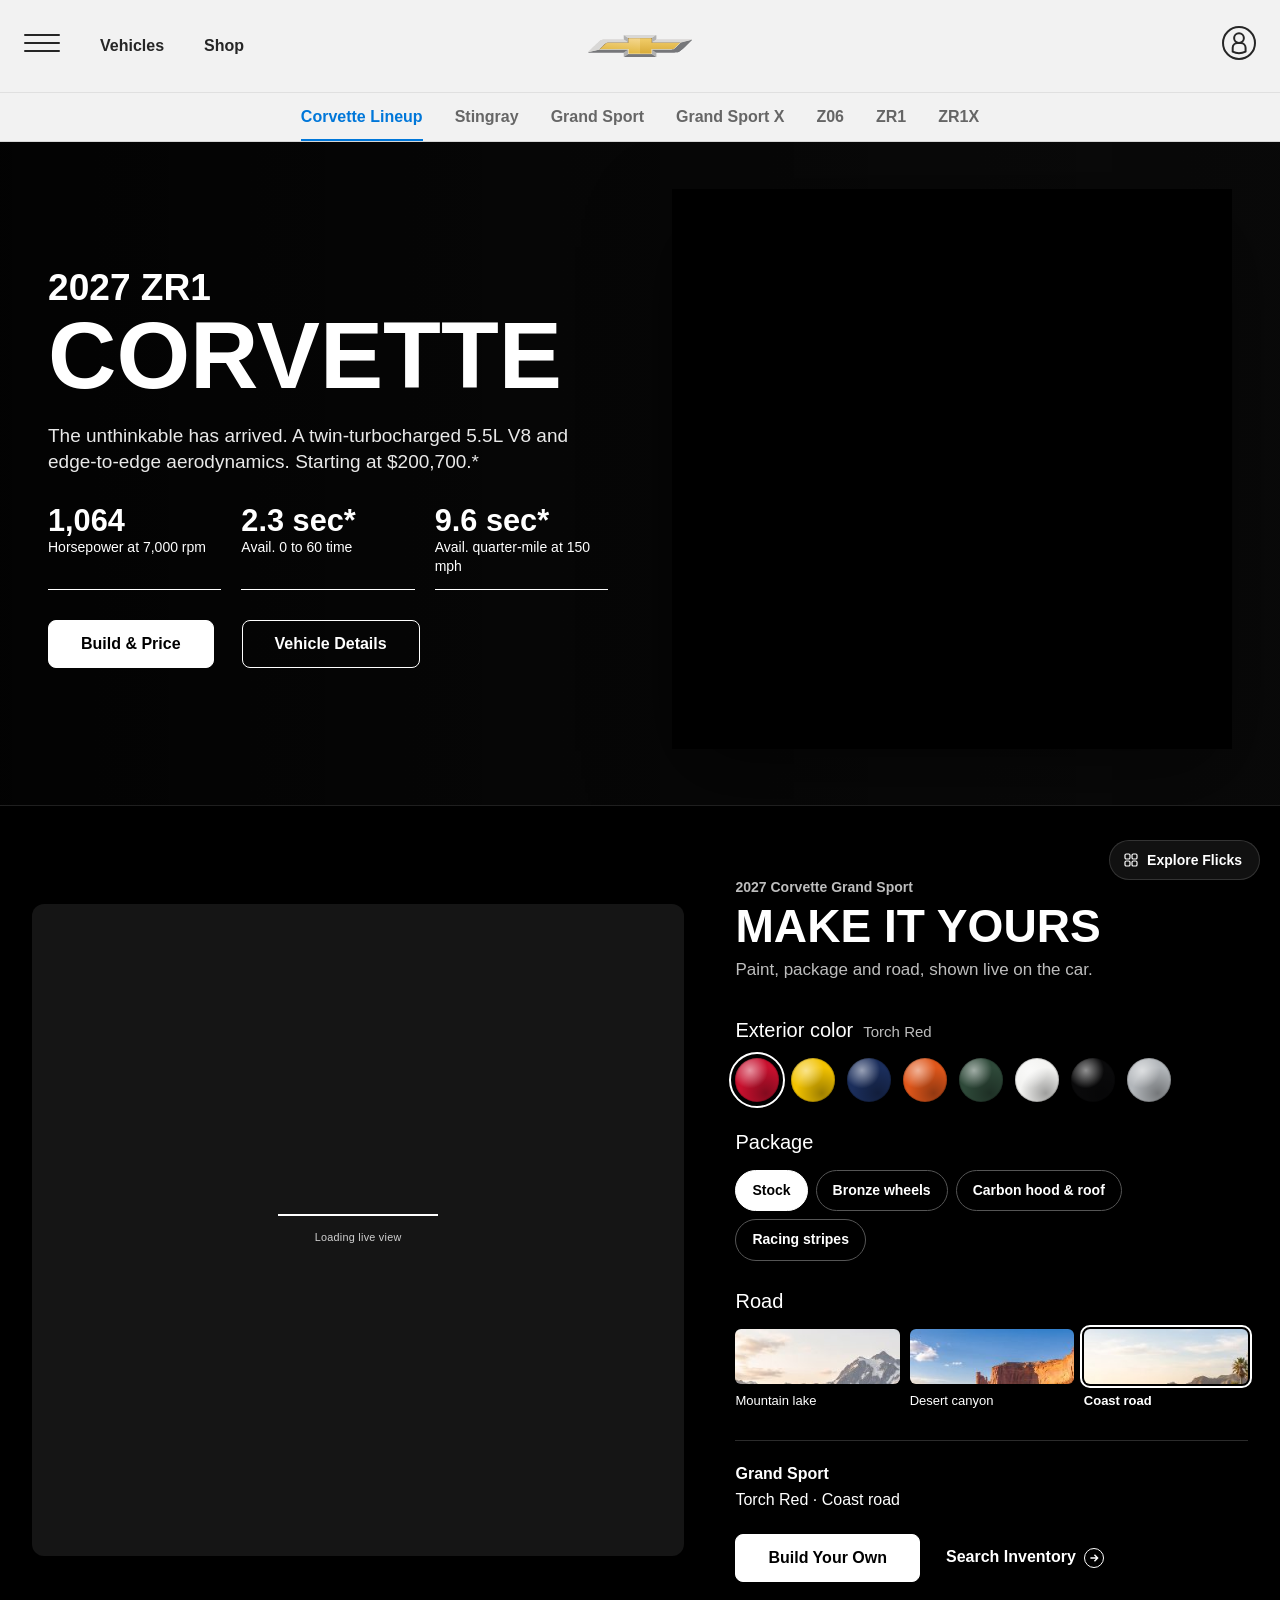
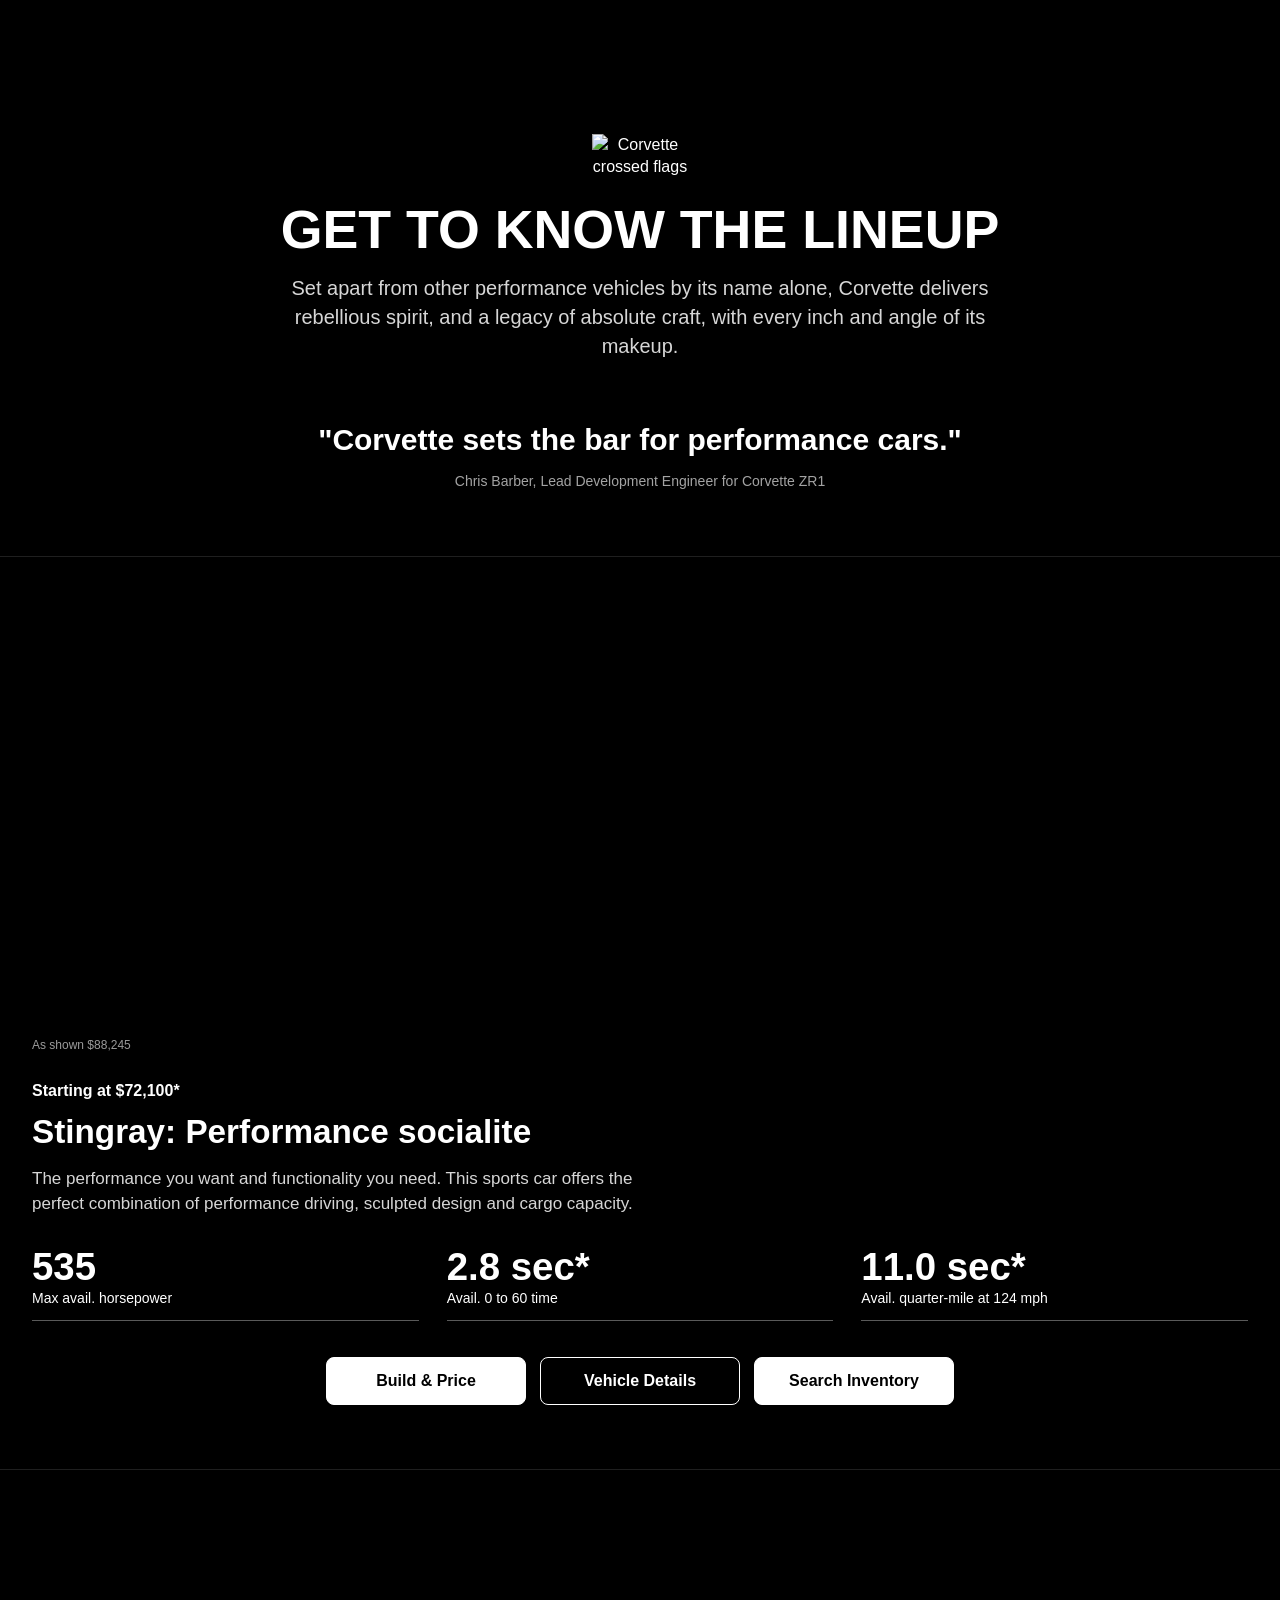
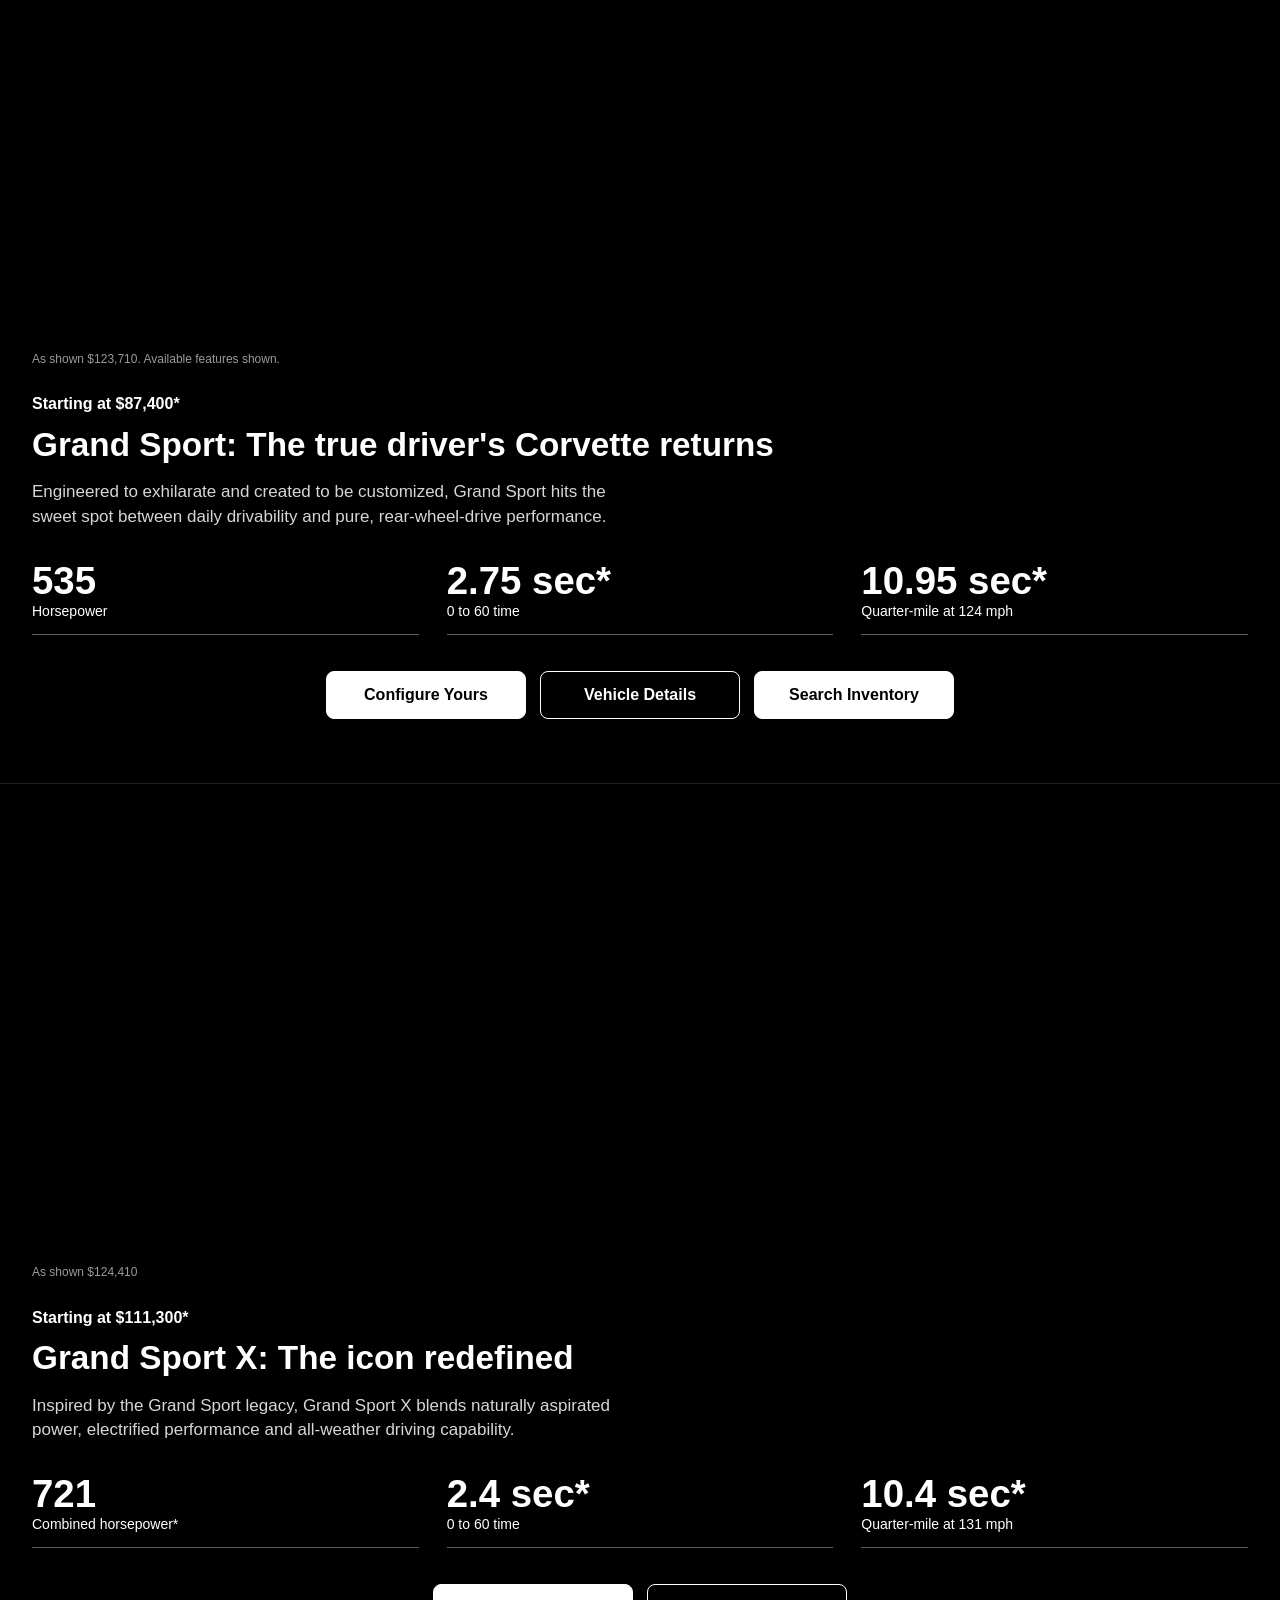
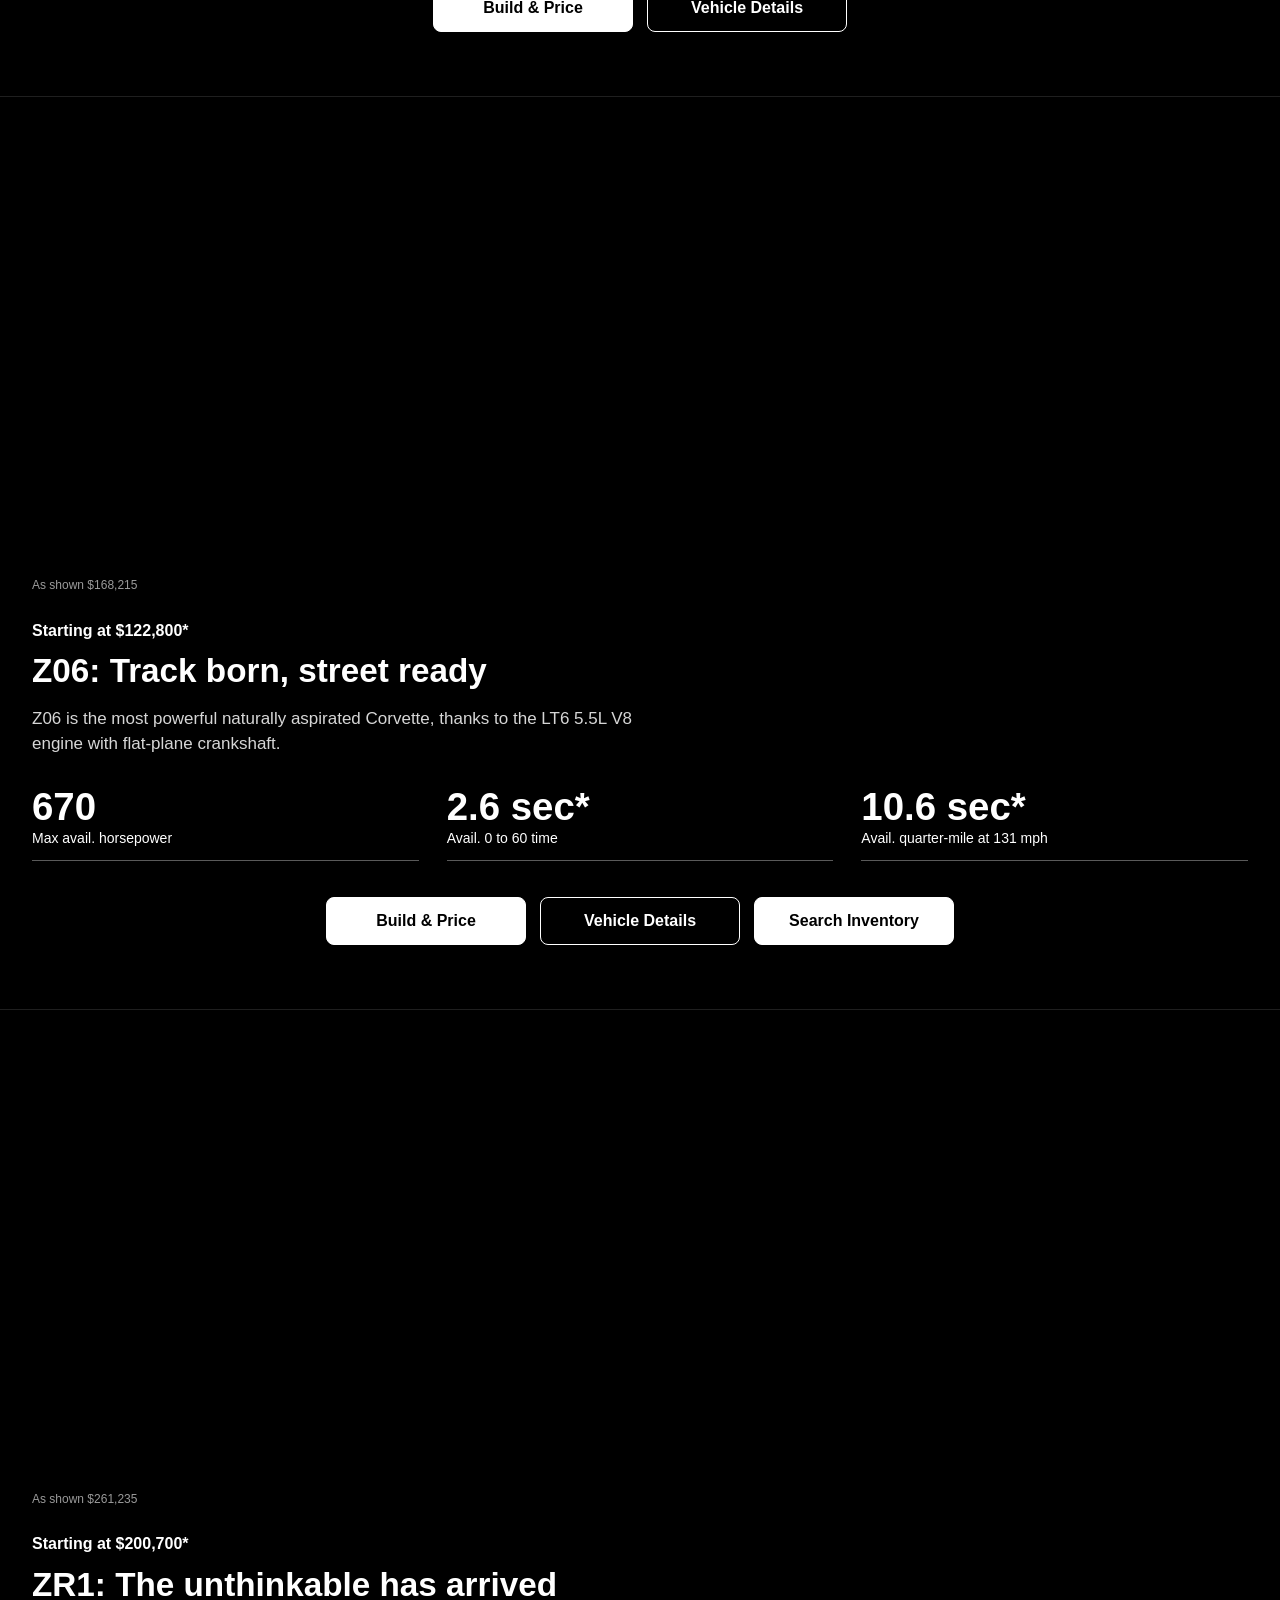
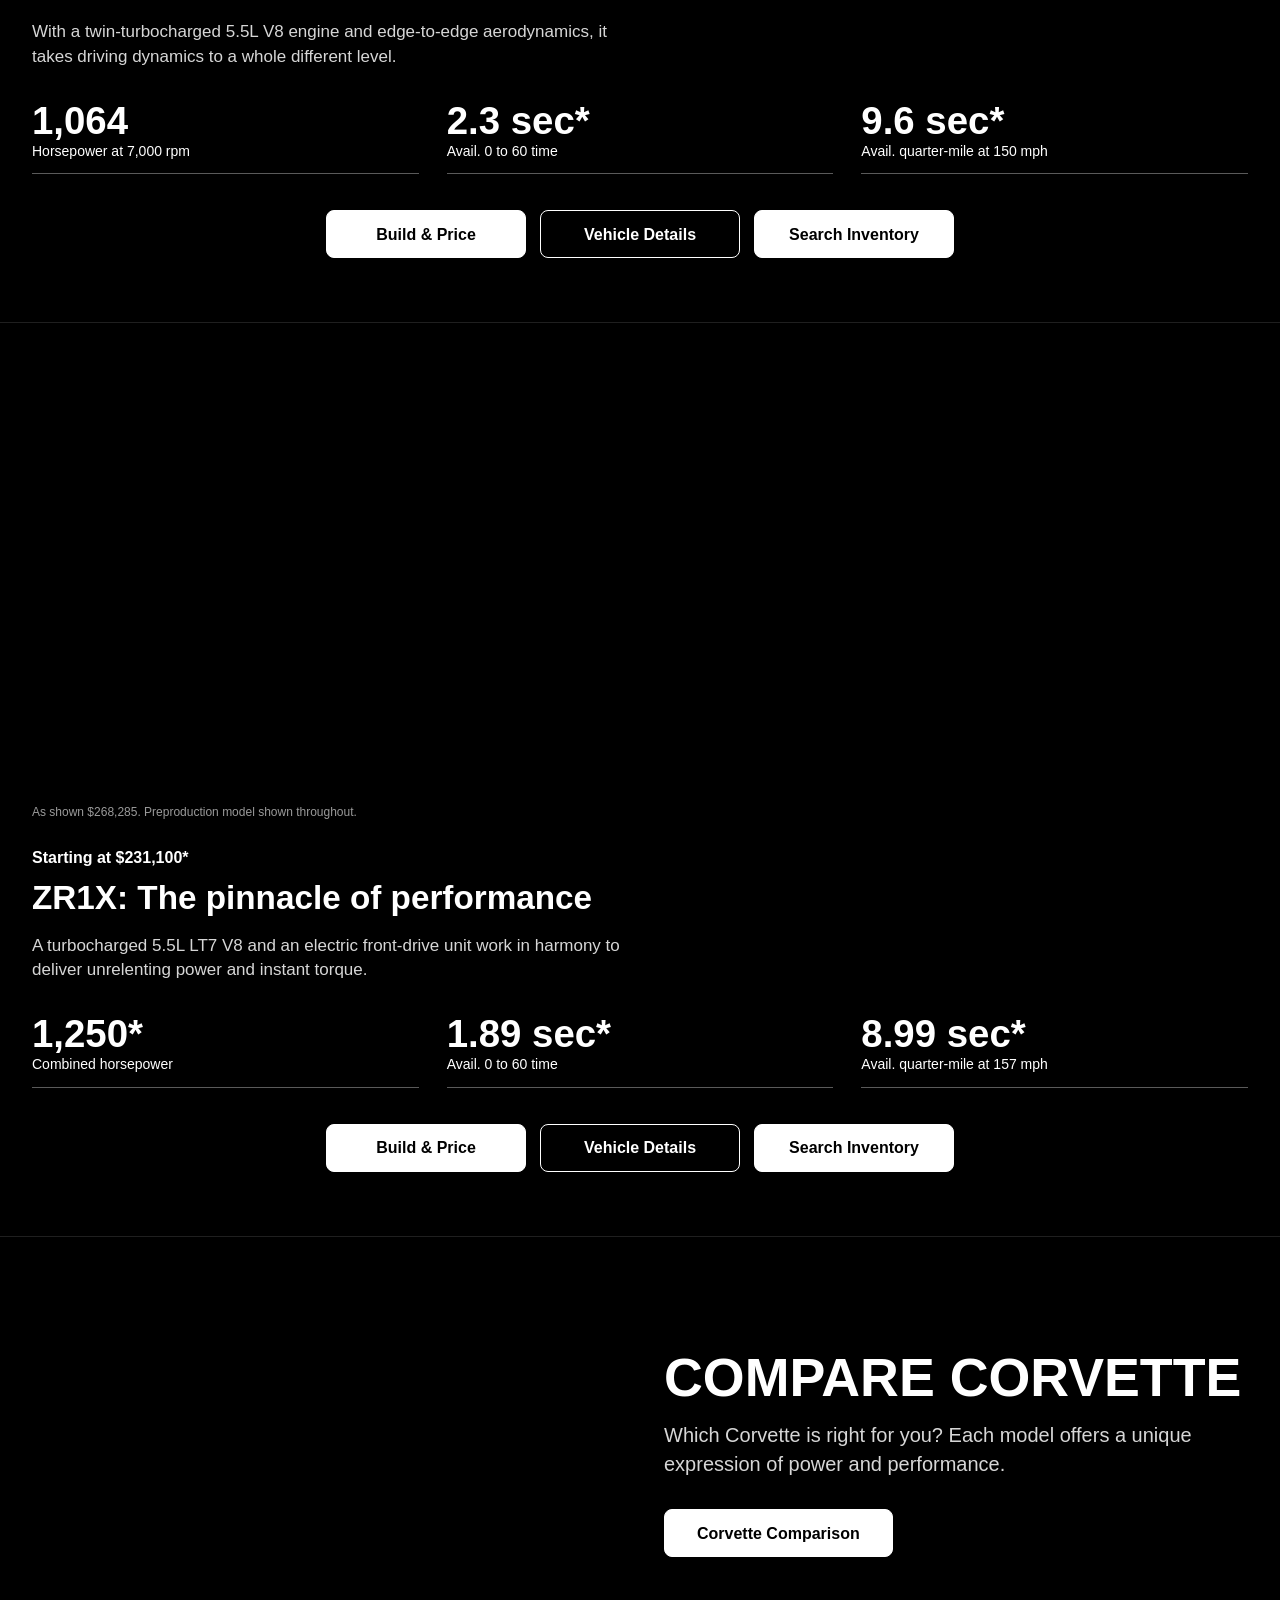
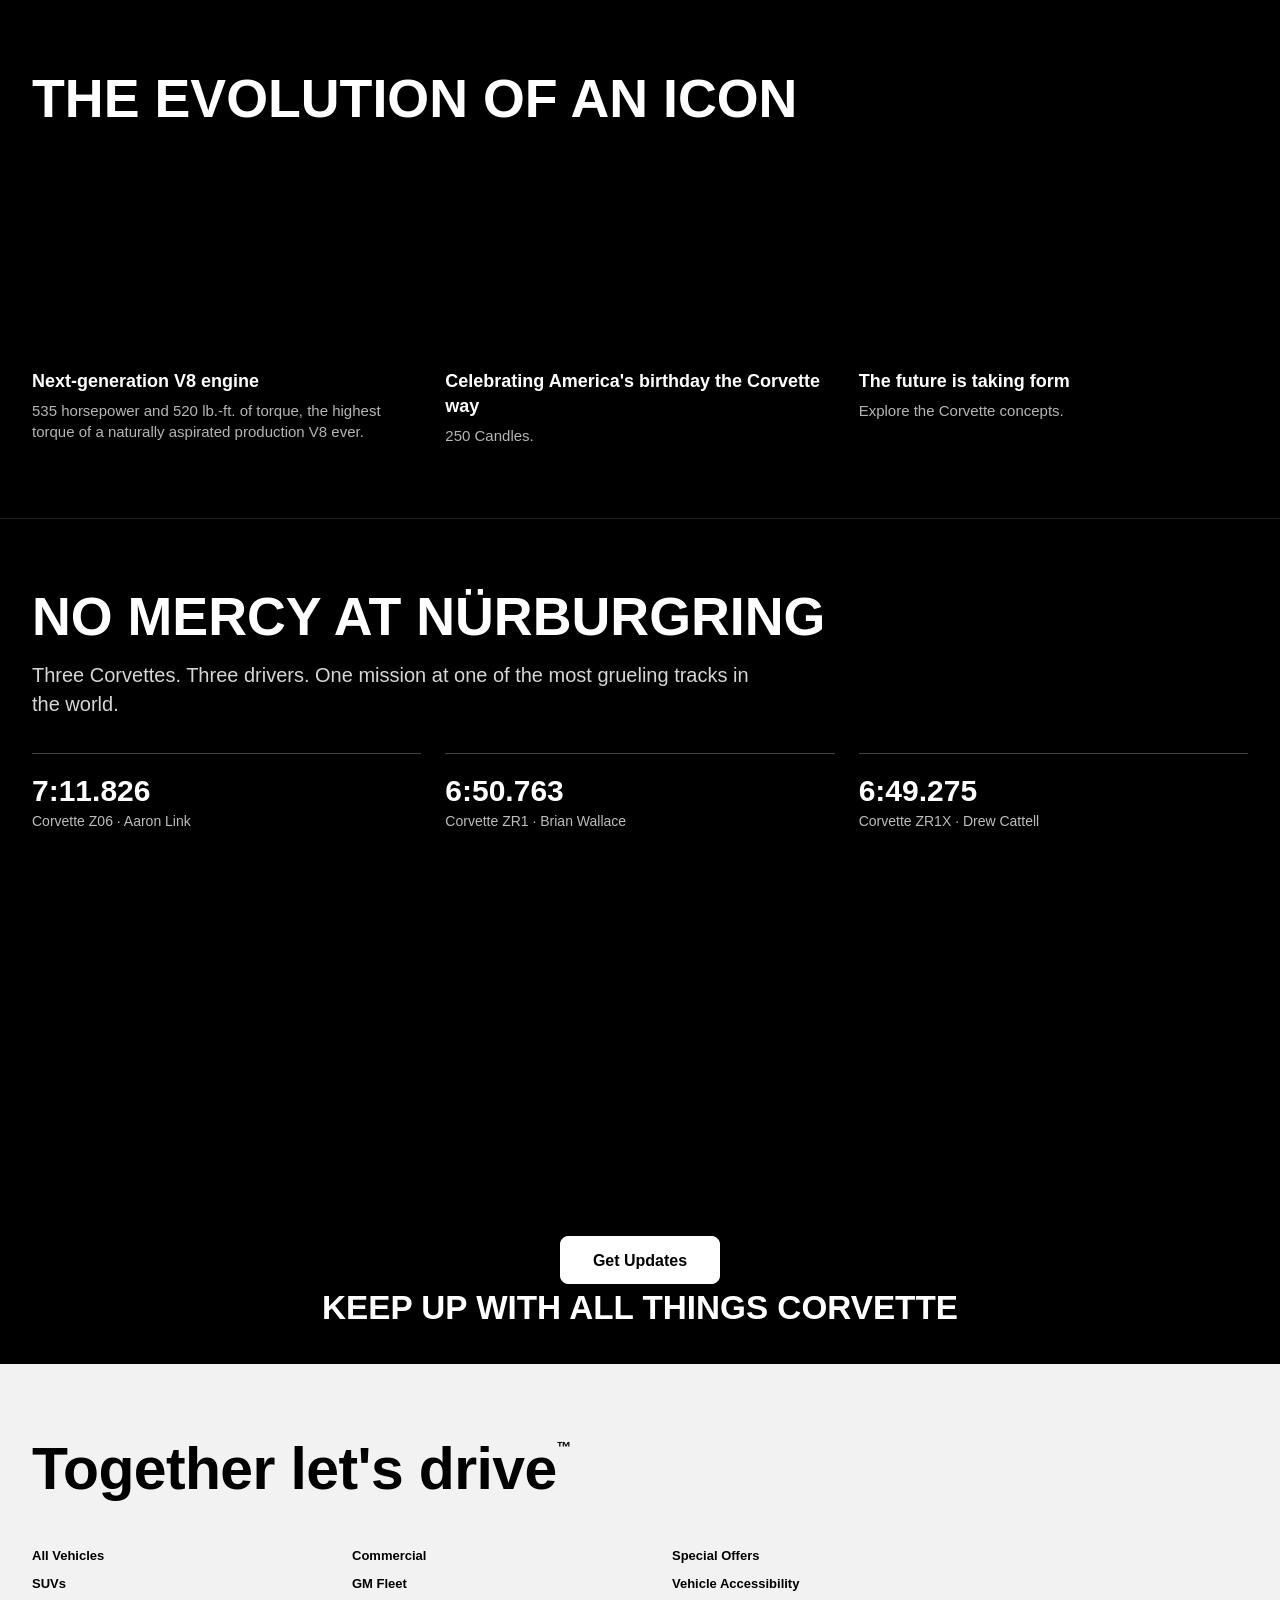
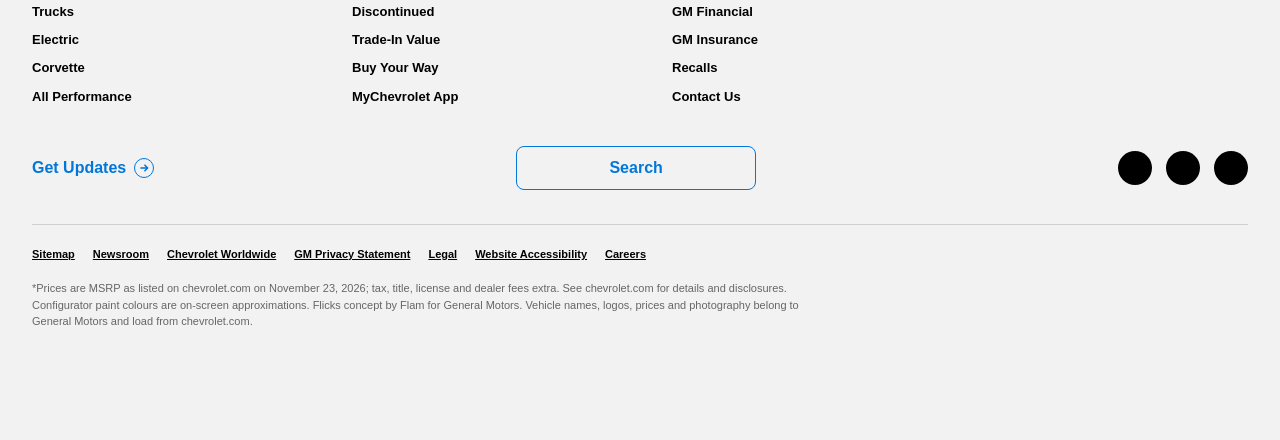
==== commit d9484d84: "Move configurators up to the second section; add HUMMER EV SUV page with the configurator as hero Co" ====
--- a/chevrolet/corvette/index.html
+++ b/chevrolet/corvette/index.html
@@ -97,35 +97,6 @@
     </div>
   </section>
 
-  <section class="wrap lineup-intro">
-    <img src="https://www.chevrolet.com/content/dam/chevrolet/na/us/english/index/vehicle-groups/corvette-family/corvettefamily-2024-crossflags-01.png?imwidth=400" alt="Corvette crossed flags">
-    <h2 class="black h2">Get to know the lineup</h2>
-    <p class="lead" style="color:#d6d6d6">Set apart from other performance vehicles by its name alone, Corvette delivers rebellious spirit, and a legacy of absolute craft, with every inch and angle of its makeup.</p>
-  </section>
-
-  <section class="wrap center" style="padding:20px 32px 64px">
-    <p class="quote">"Corvette sets the bar for performance cars."</p>
-    <p class="quote-by">Chris Barber, Lead Development Engineer for Corvette ZR1</p>
-  </section>
-
-  <section class="model" id="stingray"><div class="wrap">
-    <div class="model-media"><img loading="lazy" src="https://www.chevrolet.com/content/dam/chevrolet/na/us/english/index/vehicle-groups/corvette-family/visid/stingray/v2/corvettefamily-2025-stingray-02-v2.png?imwidth=1600" alt="Corvette Stingray"><img loading="lazy" src="https://www.chevrolet.com/content/dam/chevrolet/na/us/english/index/vehicle-groups/corvette-family/visid/stingray/corvettefamily-2027-stingray-03-v3-retouched.png?imwidth=1200" alt="Corvette Stingray detail"></div>
-    <div class="model-meta"><span>As shown $88,245</span></div>
-    <p class="from">Starting at $72,100*</p><h3>Stingray: Performance socialite</h3>
-    <p class="lead">The performance you want and functionality you need. This sports car offers the perfect combination of performance driving, sculpted design and cargo capacity.</p>
-    <div class="stats"><div><b>535</b>Max avail. horsepower</div><div><b>2.8 sec*</b>Avail. 0 to 60 time</div><div><b>11.0 sec*</b>Avail. quarter-mile at 124 mph</div></div>
-    <div class="model-cta"><a class="btn btn-w" href="https://www.chevrolet.com/shopping/configurator/performance/2027/corvette/corvette" target="_blank" rel="noopener">Build &amp; Price</a><a class="btn btn-o" href="https://www.chevrolet.com/performance/corvette/stingray" target="_blank" rel="noopener">Vehicle Details</a><a class="btn btn-w" href="https://www.chevrolet.com/shopping/inventory/search/corvette-stingray/2027" target="_blank" rel="noopener">Search Inventory</a></div>
-  </div></section>
-
-  <section class="model" id="grandsport"><div class="wrap">
-    <div class="model-media"><img loading="lazy" src="https://www.chevrolet.com/content/dam/chevrolet/na/us/english/index/vehicle-groups/corvette-family/visid/grand-sport/corvettefamily-2027-grandsport-011.png?imwidth=1600" alt="Corvette Grand Sport"><img loading="lazy" src="https://www.chevrolet.com/content/dam/chevrolet/na/us/english/index/vehicle-groups/corvette-family/visid/grand-sport/corvettefamily-2027-grandsport-01.png?imwidth=1200" alt="Corvette Grand Sport detail"></div>
-    <div class="model-meta"><span>As shown $123,710. Available features shown.</span></div>
-    <p class="from">Starting at $87,400*</p><h3>Grand Sport: The true driver's Corvette returns</h3>
-    <p class="lead">Engineered to exhilarate and created to be customized, Grand Sport hits the sweet spot between daily drivability and pure, rear-wheel-drive performance.</p>
-    <div class="stats"><div><b>535</b>Horsepower</div><div><b>2.75 sec*</b>0 to 60 time</div><div><b>10.95 sec*</b>Quarter-mile at 124 mph</div></div>
-    <div class="model-cta"><a class="btn btn-w" href="#configurator">Configure Yours</a><a class="btn btn-o" href="https://www.chevrolet.com/performance/corvette/grand-sport" target="_blank" rel="noopener">Vehicle Details</a><a class="btn btn-w" href="https://www.chevrolet.com/shopping/inventory/search/corvette-grand-sport/2027" target="_blank" rel="noopener">Search Inventory</a></div>
-  </div></section>
-
   <section class="cfg-sec dark" id="configurator" aria-label="Configure the Corvette Grand Sport">
     <div class="wrap">
       <div class="cfg cfg-chevy" data-car="corvette" data-color="0" data-env="coast" data-mod="stock" data-focus="0.5">
@@ -147,6 +118,35 @@
     </div>
   </section>
 
+  <section class="wrap lineup-intro">
+    <img src="https://www.chevrolet.com/content/dam/chevrolet/na/us/english/index/vehicle-groups/corvette-family/corvettefamily-2024-crossflags-01.png?imwidth=400" alt="Corvette crossed flags">
+    <h2 class="black h2">Get to know the lineup</h2>
+    <p class="lead" style="color:#d6d6d6">Set apart from other performance vehicles by its name alone, Corvette delivers rebellious spirit, and a legacy of absolute craft, with every inch and angle of its makeup.</p>
+  </section>
+
+  <section class="wrap center" style="padding:20px 32px 64px">
+    <p class="quote">"Corvette sets the bar for performance cars."</p>
+    <p class="quote-by">Chris Barber, Lead Development Engineer for Corvette ZR1</p>
+  </section>
+
+  <section class="model" id="stingray"><div class="wrap">
+    <div class="model-media"><img loading="lazy" src="https://www.chevrolet.com/content/dam/chevrolet/na/us/english/index/vehicle-groups/corvette-family/visid/stingray/v2/corvettefamily-2025-stingray-02-v2.png?imwidth=1600" alt="Corvette Stingray"><img loading="lazy" src="https://www.chevrolet.com/content/dam/chevrolet/na/us/english/index/vehicle-groups/corvette-family/visid/stingray/corvettefamily-2027-stingray-03-v3-retouched.png?imwidth=1200" alt="Corvette Stingray detail"></div>
+    <div class="model-meta"><span>As shown $88,245</span></div>
+    <p class="from">Starting at $72,100*</p><h3>Stingray: Performance socialite</h3>
+    <p class="lead">The performance you want and functionality you need. This sports car offers the perfect combination of performance driving, sculpted design and cargo capacity.</p>
+    <div class="stats"><div><b>535</b>Max avail. horsepower</div><div><b>2.8 sec*</b>Avail. 0 to 60 time</div><div><b>11.0 sec*</b>Avail. quarter-mile at 124 mph</div></div>
+    <div class="model-cta"><a class="btn btn-w" href="https://www.chevrolet.com/shopping/configurator/performance/2027/corvette/corvette" target="_blank" rel="noopener">Build &amp; Price</a><a class="btn btn-o" href="https://www.chevrolet.com/performance/corvette/stingray" target="_blank" rel="noopener">Vehicle Details</a><a class="btn btn-w" href="https://www.chevrolet.com/shopping/inventory/search/corvette-stingray/2027" target="_blank" rel="noopener">Search Inventory</a></div>
+  </div></section>
+
+  <section class="model" id="grandsport"><div class="wrap">
+    <div class="model-media"><img loading="lazy" src="https://www.chevrolet.com/content/dam/chevrolet/na/us/english/index/vehicle-groups/corvette-family/visid/grand-sport/corvettefamily-2027-grandsport-011.png?imwidth=1600" alt="Corvette Grand Sport"><img loading="lazy" src="https://www.chevrolet.com/content/dam/chevrolet/na/us/english/index/vehicle-groups/corvette-family/visid/grand-sport/corvettefamily-2027-grandsport-01.png?imwidth=1200" alt="Corvette Grand Sport detail"></div>
+    <div class="model-meta"><span>As shown $123,710. Available features shown.</span></div>
+    <p class="from">Starting at $87,400*</p><h3>Grand Sport: The true driver's Corvette returns</h3>
+    <p class="lead">Engineered to exhilarate and created to be customized, Grand Sport hits the sweet spot between daily drivability and pure, rear-wheel-drive performance.</p>
+    <div class="stats"><div><b>535</b>Horsepower</div><div><b>2.75 sec*</b>0 to 60 time</div><div><b>10.95 sec*</b>Quarter-mile at 124 mph</div></div>
+    <div class="model-cta"><a class="btn btn-w" href="#configurator">Configure Yours</a><a class="btn btn-o" href="https://www.chevrolet.com/performance/corvette/grand-sport" target="_blank" rel="noopener">Vehicle Details</a><a class="btn btn-w" href="https://www.chevrolet.com/shopping/inventory/search/corvette-grand-sport/2027" target="_blank" rel="noopener">Search Inventory</a></div>
+  </div></section>
+
   <section class="model" id="grandsportx"><div class="wrap">
     <div class="model-media"><img loading="lazy" src="https://www.chevrolet.com/content/dam/chevrolet/na/us/english/index/vehicle-groups/corvette-family/visid/gsx/GSX-still1.png?imwidth=1600" alt="Corvette Grand Sport X"><img loading="lazy" src="https://www.chevrolet.com/content/dam/chevrolet/na/us/english/index/vehicle-groups/corvette-family/visid/gsx/GSX-still2.png?imwidth=1200" alt="Corvette Grand Sport X detail"></div>
     <div class="model-meta"><span>As shown $124,410</span></div>
